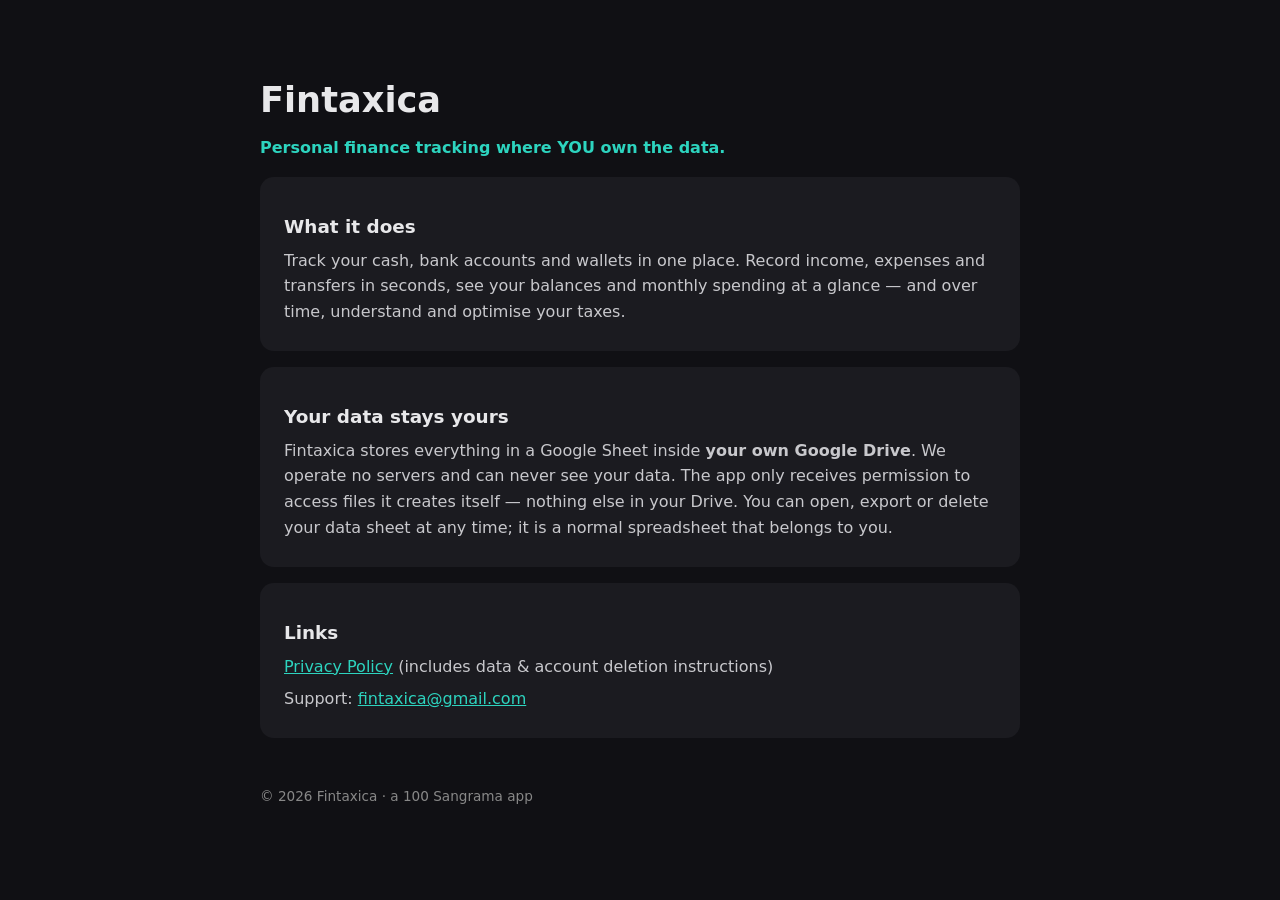
==== index.html @ 711ee178 "Add files via upload" ====
<!DOCTYPE html>
<html lang="en">
<head>
<meta charset="utf-8">
<meta name="viewport" content="width=device-width, initial-scale=1">
<title>Fintaxica — Your money, your sheet</title>
<style>
  :root { color-scheme: dark; }
  body { margin:0; font-family: system-ui, -apple-system, Segoe UI, Roboto, sans-serif;
         background:#101014; color:#e8e8ea; line-height:1.6; }
  .wrap { max-width: 760px; margin: 0 auto; padding: 48px 24px; }
  h1 { font-size: 2.2rem; margin-bottom: .2em; }
  .tag { color:#2dd4bf; font-weight:600; }
  .card { background:#1b1b20; border-radius:14px; padding:20px 24px; margin:16px 0; }
  a { color:#2dd4bf; }
  footer { margin-top:48px; font-size:.85rem; color:#888; }
  h2 { font-size:1.15rem; margin-bottom:.3em; }
  p { margin:.4em 0; color:#c8c8cc; }
</style>
</head>
<body>
<div class="wrap">
  <h1>Fintaxica</h1>
  <p class="tag">Personal finance tracking where YOU own the data.</p>

  <div class="card">
    <h2>What it does</h2>
    <p>Track your cash, bank accounts and wallets in one place. Record income,
    expenses and transfers in seconds, see your balances and monthly spending
    at a glance — and over time, understand and optimise your taxes.</p>
  </div>

  <div class="card">
    <h2>Your data stays yours</h2>
    <p>Fintaxica stores everything in a Google Sheet inside <strong>your own
    Google Drive</strong>. We operate no servers and can never see your data.
    The app only receives permission to access files it creates itself —
    nothing else in your Drive. You can open, export or delete your data
    sheet at any time; it is a normal spreadsheet that belongs to you.</p>
  </div>

  <div class="card">
    <h2>Links</h2>
    <p><a href="privacy.html">Privacy Policy</a> (includes data &amp; account
    deletion instructions)</p>
    <p>Support: <a href="mailto:fintaxica@gmail.com">fintaxica@gmail.com</a></p>
  </div>

  <footer>© 2026 Fintaxica · a 100 Sangrama app</footer>
</div>
</body>
</html>
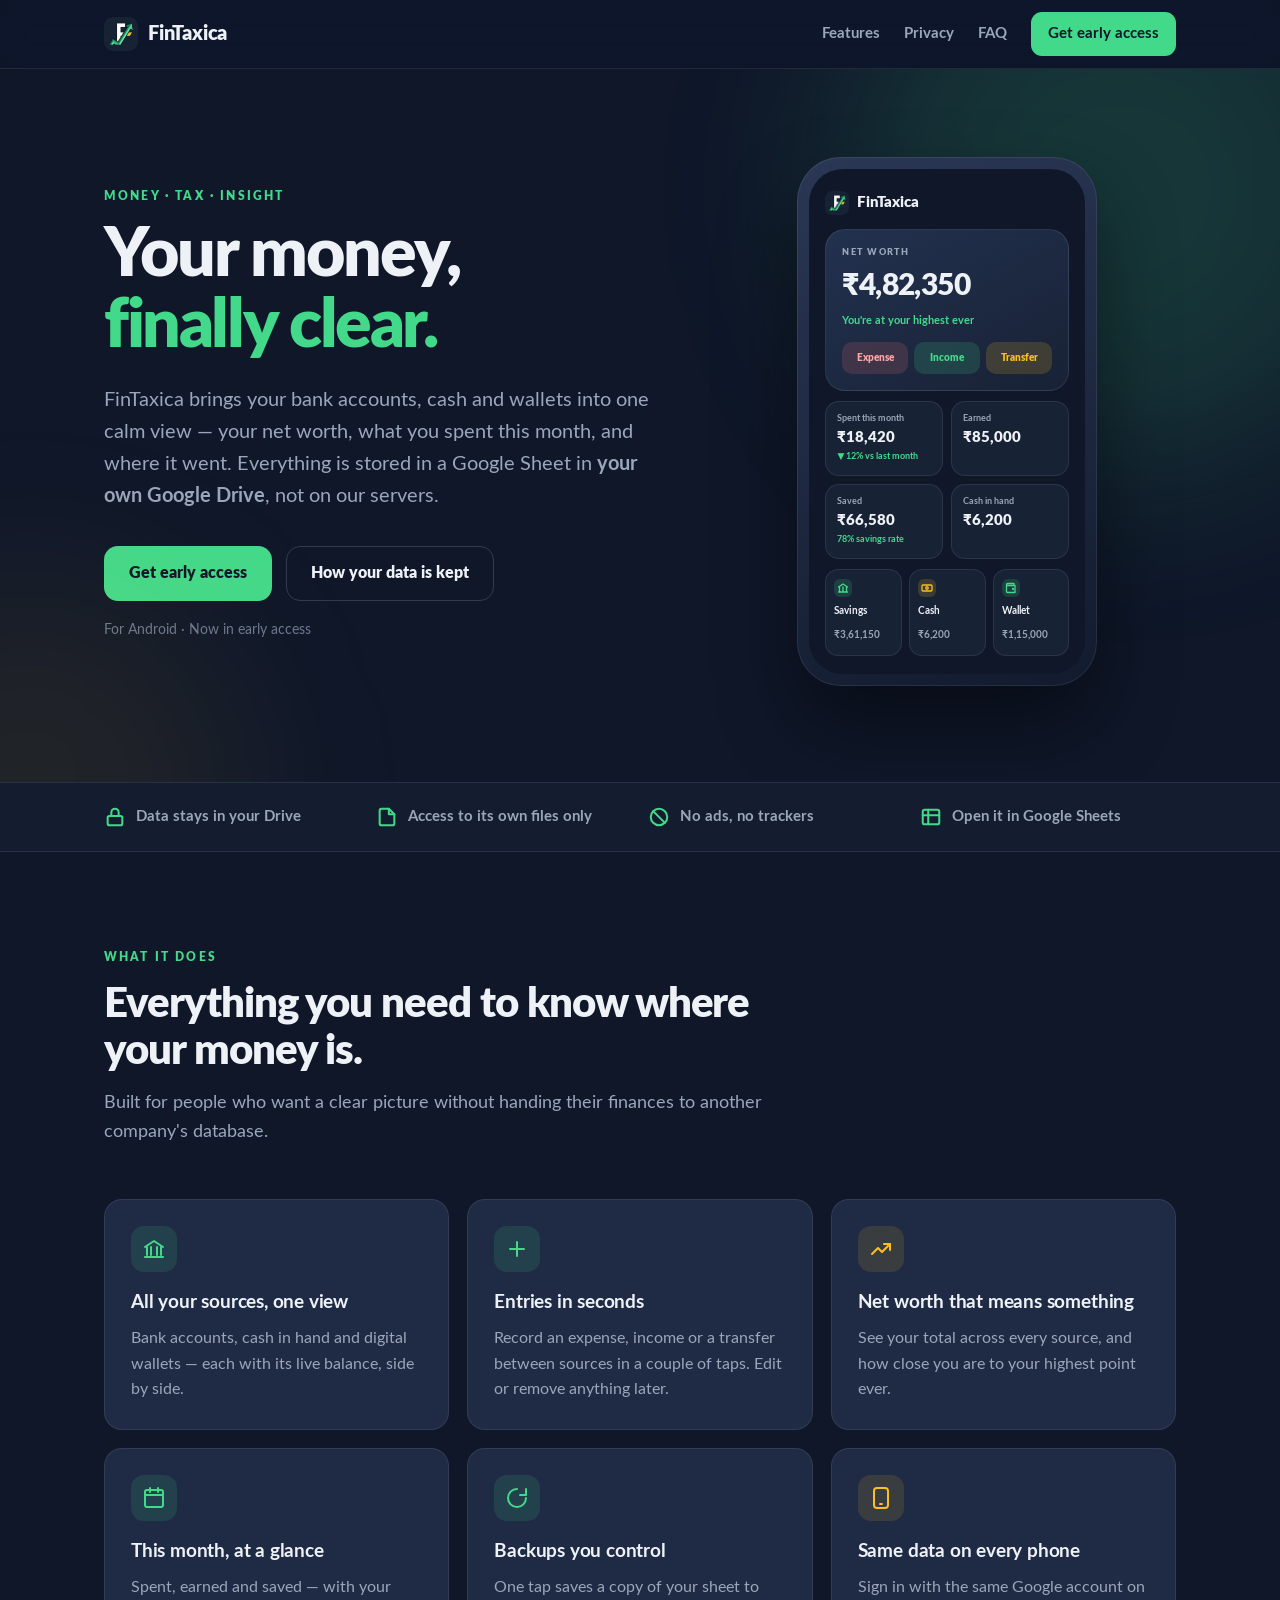
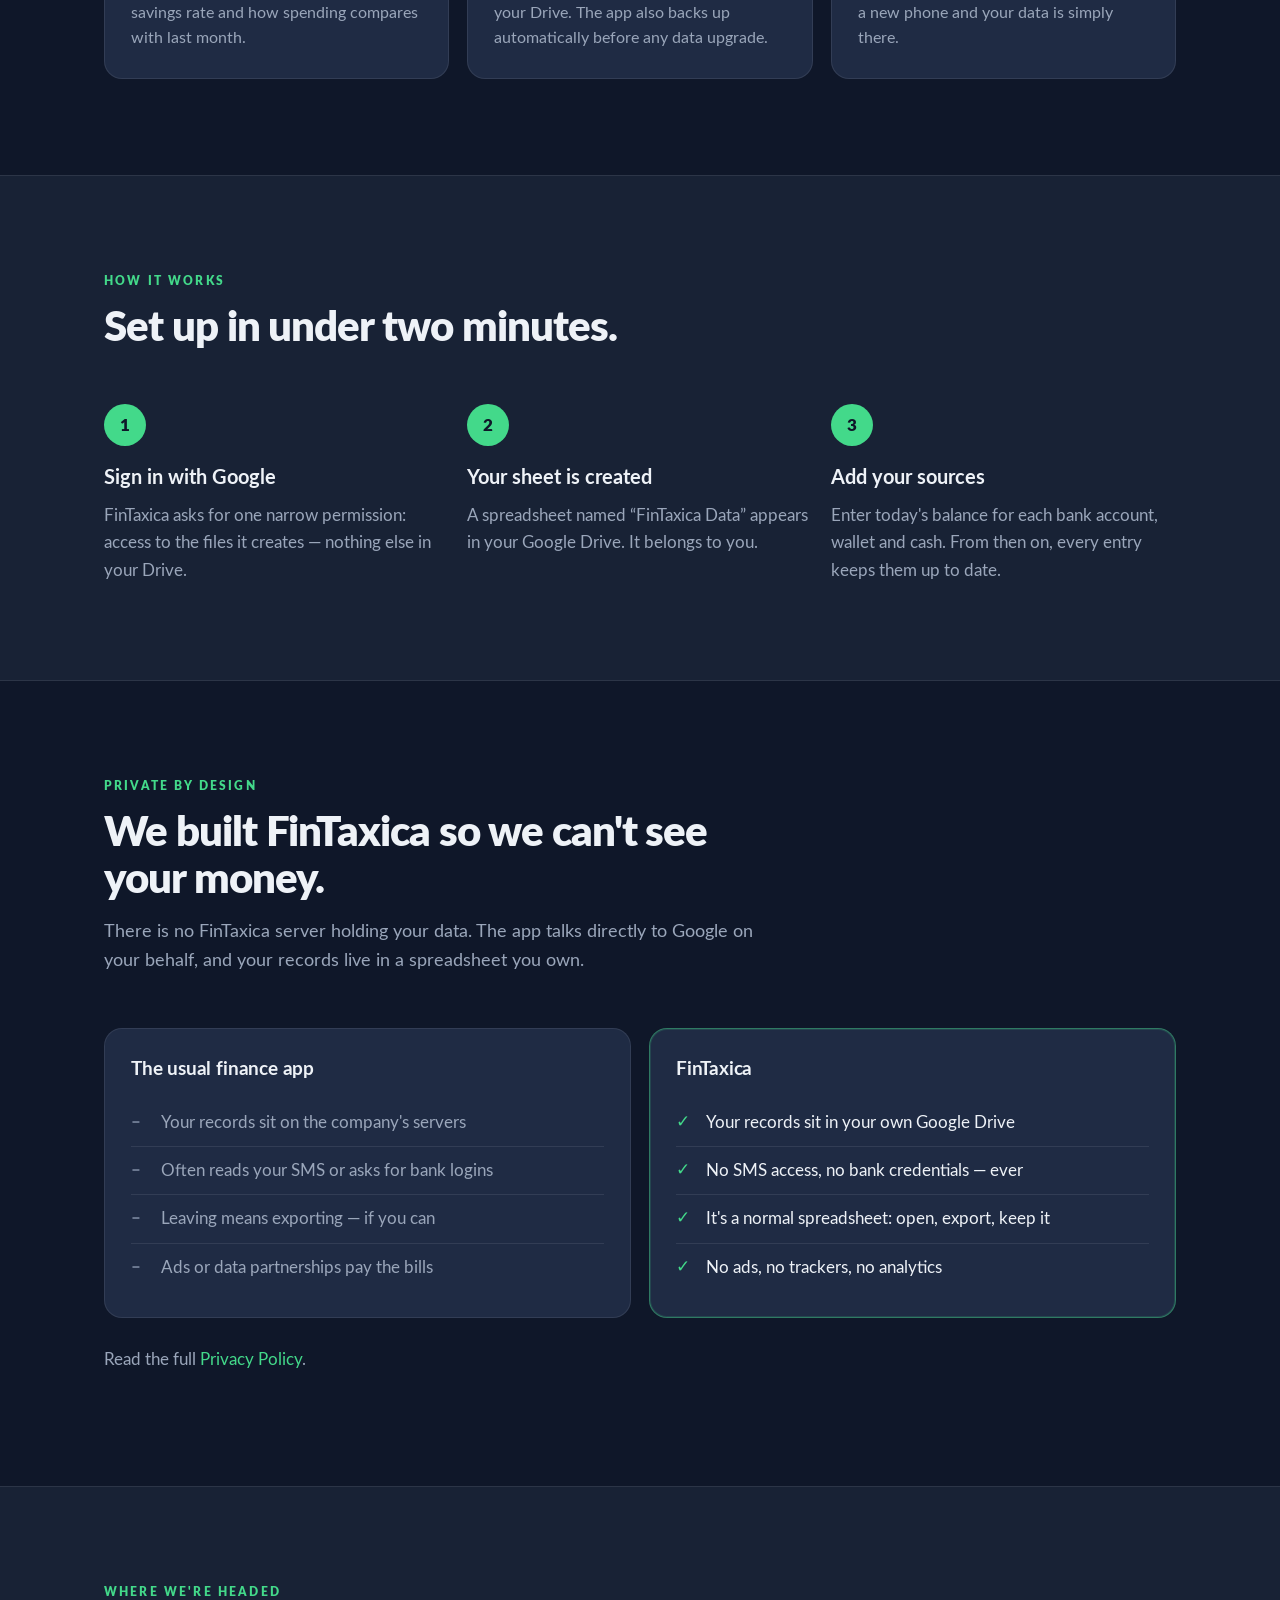
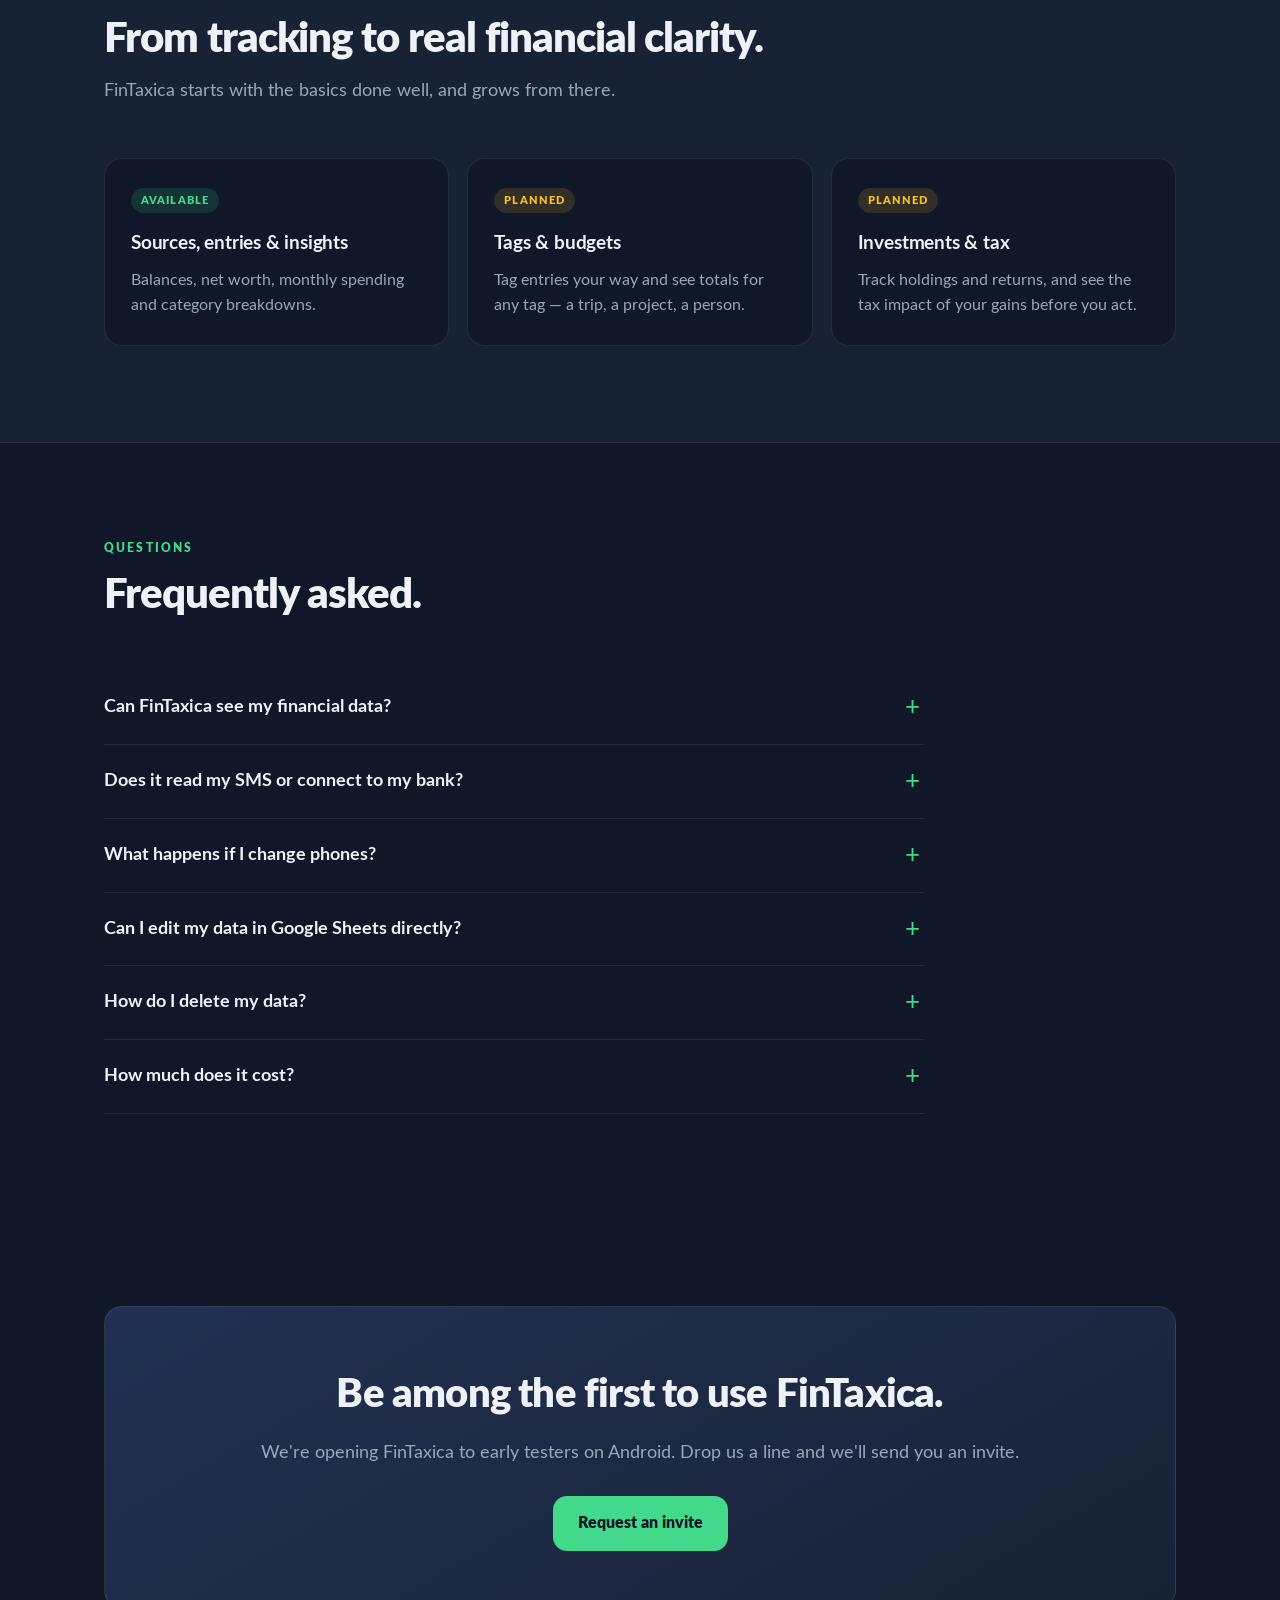
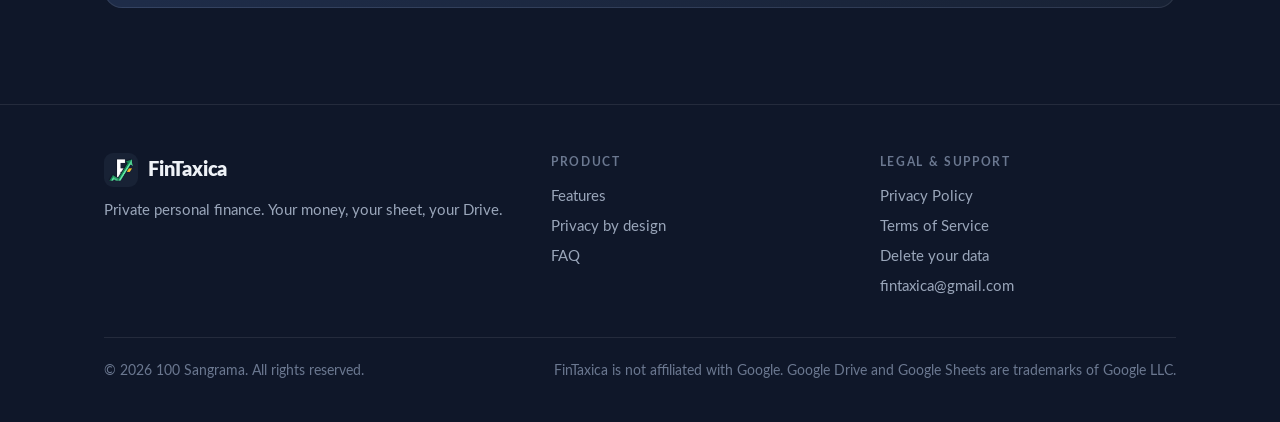
==== commit 8589a1ef: "New website, terms and data deletion page" ====
--- a/index.html
+++ b/index.html
@@ -3,50 +3,232 @@
 <head>
 <meta charset="utf-8">
 <meta name="viewport" content="width=device-width, initial-scale=1">
-<title>Fintaxica — Your money, your sheet</title>
-<style>
-  :root { color-scheme: dark; }
-  body { margin:0; font-family: system-ui, -apple-system, Segoe UI, Roboto, sans-serif;
-         background:#101014; color:#e8e8ea; line-height:1.6; }
-  .wrap { max-width: 760px; margin: 0 auto; padding: 48px 24px; }
-  h1 { font-size: 2.2rem; margin-bottom: .2em; }
-  .tag { color:#2dd4bf; font-weight:600; }
-  .card { background:#1b1b20; border-radius:14px; padding:20px 24px; margin:16px 0; }
-  a { color:#2dd4bf; }
-  footer { margin-top:48px; font-size:.85rem; color:#888; }
-  h2 { font-size:1.15rem; margin-bottom:.3em; }
-  p { margin:.4em 0; color:#c8c8cc; }
-</style>
+<title>FinTaxica — Your money, finally clear</title>
+<meta name="description" content="FinTaxica is a private personal-finance app for Android. Track bank accounts, cash and wallets in a Google Sheet that lives in your own Google Drive. No servers, no ads, no trackers.">
+<meta name="theme-color" content="#0F1729">
+<link rel="icon" type="image/png" href="assets/favicon.png">
+<link rel="apple-touch-icon" href="assets/apple-touch-icon.png">
+<meta property="og:title" content="FinTaxica — Your money, finally clear">
+<meta property="og:description" content="Private personal finance. Your data lives in your own Google Drive — never on our servers.">
+<meta property="og:image" content="https://fintaxica.github.io/assets/icon-512.png">
+<meta property="og:type" content="website">
+<link rel="stylesheet" href="assets/style.css">
 </head>
 <body>
-<div class="wrap">
-  <h1>Fintaxica</h1>
-  <p class="tag">Personal finance tracking where YOU own the data.</p>
-
-  <div class="card">
-    <h2>What it does</h2>
-    <p>Track your cash, bank accounts and wallets in one place. Record income,
-    expenses and transfers in seconds, see your balances and monthly spending
-    at a glance — and over time, understand and optimise your taxes.</p>
+
+<header class="site-header">
+  <div class="wrap">
+    <a class="brand" href="./"><img src="assets/icon-512.png" alt="">FinTaxica</a>
+    <nav class="nav" aria-label="Main">
+      <a href="#features">Features</a>
+      <a href="#privacy">Privacy</a>
+      <a href="#faq">FAQ</a>
+      <a class="btn btn-primary btn-sm" href="#early-access">Get early access</a>
+    </nav>
   </div>
-
-  <div class="card">
-    <h2>Your data stays yours</h2>
-    <p>Fintaxica stores everything in a Google Sheet inside <strong>your own
-    Google Drive</strong>. We operate no servers and can never see your data.
-    The app only receives permission to access files it creates itself —
-    nothing else in your Drive. You can open, export or delete your data
-    sheet at any time; it is a normal spreadsheet that belongs to you.</p>
+</header>
+
+<main>
+  <section class="hero">
+    <div class="wrap">
+      <div>
+        <p class="eyebrow">Money · Tax · Insight</p>
+        <h1>Your money,<br><span class="accent">finally clear.</span></h1>
+        <p class="lede">FinTaxica brings your bank accounts, cash and wallets into one calm view
+          — your net worth, what you spent this month, and where it went. Everything is stored
+          in a Google Sheet in <strong>your own Google Drive</strong>, not on our servers.</p>
+        <div class="cta">
+          <a class="btn btn-primary" href="#early-access">Get early access</a>
+          <a class="btn btn-ghost" href="#privacy">How your data is kept</a>
+        </div>
+        <p class="note">For Android · Now in early access</p>
+      </div>
+
+      <div class="phone" role="img" aria-label="FinTaxica home screen with sample figures">
+        <div class="screen">
+          <div class="top"><img src="assets/icon-512.png" alt="">FinTaxica</div>
+          <div class="hero-card">
+            <div class="lbl">NET WORTH</div>
+            <div class="big">₹4,82,350</div>
+            <div class="sub">You're at your highest ever</div>
+            <div class="acts"><span class="a-exp">Expense</span><span class="a-inc">Income</span><span class="a-trf">Transfer</span></div>
+          </div>
+          <div class="kpis">
+            <div class="kpi"><div class="k">Spent this month</div><div class="v">₹18,420</div><div class="d">▼ 12% vs last month</div></div>
+            <div class="kpi"><div class="k">Earned</div><div class="v">₹85,000</div></div>
+            <div class="kpi"><div class="k">Saved</div><div class="v">₹66,580</div><div class="d">78% savings rate</div></div>
+            <div class="kpi"><div class="k">Cash in hand</div><div class="v">₹6,200</div></div>
+          </div>
+          <div class="tiles">
+            <div class="tile"><i style="background:rgba(67,217,138,.16)"><svg width="12" height="12" viewBox="0 0 24 24" fill="none" stroke="#43D98A" stroke-width="2.6" stroke-linecap="round" stroke-linejoin="round"><path d="M3 10l9-6 9 6M5 10v8M12 10v8M19 10v8M3 20h18"/></svg></i><b>Savings</b><small>₹3,61,150</small></div>
+            <div class="tile"><i style="background:rgba(251,191,36,.16)"><svg width="12" height="12" viewBox="0 0 24 24" fill="none" stroke="#FBBF24" stroke-width="2.6" stroke-linecap="round" stroke-linejoin="round"><rect x="2" y="6" width="20" height="12" rx="2"/><circle cx="12" cy="12" r="2.5"/></svg></i><b>Cash</b><small>₹6,200</small></div>
+            <div class="tile"><i style="background:rgba(67,217,138,.16)"><svg width="12" height="12" viewBox="0 0 24 24" fill="none" stroke="#43D98A" stroke-width="2.6" stroke-linecap="round" stroke-linejoin="round"><path d="M20 7H5a2 2 0 0 1 0-4h13v4M3 5v14a2 2 0 0 0 2 2h15V7"/><circle cx="16" cy="14" r="1"/></svg></i><b>Wallet</b><small>₹1,15,000</small></div>
+          </div>
+        </div>
+      </div>
+    </div>
+  </section>
+
+  <div class="trust">
+    <div class="wrap">
+      <ul>
+        <li><svg width="22" height="22" viewBox="0 0 24 24" fill="none" stroke="currentColor" stroke-width="2.2" stroke-linecap="round" stroke-linejoin="round"><rect x="4" y="11" width="16" height="10" rx="2"/><path d="M8 11V7a4 4 0 0 1 8 0v4"/></svg>Data stays in your Drive</li>
+        <li><svg width="22" height="22" viewBox="0 0 24 24" fill="none" stroke="currentColor" stroke-width="2.2" stroke-linecap="round" stroke-linejoin="round"><path d="M14 3H6a2 2 0 0 0-2 2v14a2 2 0 0 0 2 2h12a2 2 0 0 0 2-2V9z"/><path d="M14 3v6h6"/></svg>Access to its own files only</li>
+        <li><svg width="22" height="22" viewBox="0 0 24 24" fill="none" stroke="currentColor" stroke-width="2.2" stroke-linecap="round" stroke-linejoin="round"><circle cx="12" cy="12" r="9"/><path d="M5.6 5.6l12.8 12.8"/></svg>No ads, no trackers</li>
+        <li><svg width="22" height="22" viewBox="0 0 24 24" fill="none" stroke="currentColor" stroke-width="2.2" stroke-linecap="round" stroke-linejoin="round"><rect x="3" y="4" width="18" height="16" rx="2"/><path d="M3 10h18M9 4v16"/></svg>Open it in Google Sheets</li>
+      </ul>
+    </div>
   </div>
 
-  <div class="card">
-    <h2>Links</h2>
-    <p><a href="privacy.html">Privacy Policy</a> (includes data &amp; account
-    deletion instructions)</p>
-    <p>Support: <a href="mailto:fintaxica@gmail.com">fintaxica@gmail.com</a></p>
+  <section id="features">
+    <div class="wrap">
+      <div class="section-head">
+        <p class="eyebrow">What it does</p>
+        <h2>Everything you need to know where your money is.</h2>
+        <p>Built for people who want a clear picture without handing their finances to another company's database.</p>
+      </div>
+      <div class="grid">
+        <div class="card">
+          <div class="ico"><svg width="24" height="24" viewBox="0 0 24 24" fill="none" stroke="currentColor" stroke-width="2" stroke-linecap="round" stroke-linejoin="round"><path d="M3 10l9-6 9 6"/><path d="M5 10v8M9 10v8M15 10v8M19 10v8M3 20h18"/></svg></div>
+          <h3>All your sources, one view</h3>
+          <p>Bank accounts, cash in hand and digital wallets — each with its live balance, side by side.</p>
+        </div>
+        <div class="card">
+          <div class="ico"><svg width="24" height="24" viewBox="0 0 24 24" fill="none" stroke="currentColor" stroke-width="2" stroke-linecap="round" stroke-linejoin="round"><path d="M12 5v14M5 12h14"/></svg></div>
+          <h3>Entries in seconds</h3>
+          <p>Record an expense, income or a transfer between sources in a couple of taps. Edit or remove anything later.</p>
+        </div>
+        <div class="card">
+          <div class="ico gold"><svg width="24" height="24" viewBox="0 0 24 24" fill="none" stroke="currentColor" stroke-width="2" stroke-linecap="round" stroke-linejoin="round"><path d="M3 17l6-6 4 4 8-8"/><path d="M15 7h6v6"/></svg></div>
+          <h3>Net worth that means something</h3>
+          <p>See your total across every source, and how close you are to your highest point ever.</p>
+        </div>
+        <div class="card">
+          <div class="ico"><svg width="24" height="24" viewBox="0 0 24 24" fill="none" stroke="currentColor" stroke-width="2" stroke-linecap="round" stroke-linejoin="round"><rect x="3" y="4" width="18" height="17" rx="2"/><path d="M3 9h18M8 2v4M16 2v4"/></svg></div>
+          <h3>This month, at a glance</h3>
+          <p>Spent, earned and saved — with your savings rate and how spending compares with last month.</p>
+        </div>
+        <div class="card">
+          <div class="ico"><svg width="24" height="24" viewBox="0 0 24 24" fill="none" stroke="currentColor" stroke-width="2" stroke-linecap="round" stroke-linejoin="round"><path d="M21 12a9 9 0 1 1-9-9"/><path d="M21 3v6h-6"/></svg></div>
+          <h3>Backups you control</h3>
+          <p>One tap saves a copy of your sheet to your Drive. The app also backs up automatically before any data upgrade.</p>
+        </div>
+        <div class="card">
+          <div class="ico gold"><svg width="24" height="24" viewBox="0 0 24 24" fill="none" stroke="currentColor" stroke-width="2" stroke-linecap="round" stroke-linejoin="round"><rect x="5" y="2" width="14" height="20" rx="3"/><path d="M11 18h2"/></svg></div>
+          <h3>Same data on every phone</h3>
+          <p>Sign in with the same Google account on a new phone and your data is simply there.</p>
+        </div>
+      </div>
+    </div>
+  </section>
+
+  <section class="section-alt">
+    <div class="wrap">
+      <div class="section-head">
+        <p class="eyebrow">How it works</p>
+        <h2>Set up in under two minutes.</h2>
+      </div>
+      <div class="steps">
+        <div class="step"><h3>Sign in with Google</h3><p>FinTaxica asks for one narrow permission: access to the files it creates — nothing else in your Drive.</p></div>
+        <div class="step"><h3>Your sheet is created</h3><p>A spreadsheet named “FinTaxica Data” appears in your Google Drive. It belongs to you.</p></div>
+        <div class="step"><h3>Add your sources</h3><p>Enter today's balance for each bank account, wallet and cash. From then on, every entry keeps them up to date.</p></div>
+      </div>
+    </div>
+  </section>
+
+  <section id="privacy">
+    <div class="wrap">
+      <div class="section-head">
+        <p class="eyebrow">Private by design</p>
+        <h2>We built FinTaxica so we can't see your money.</h2>
+        <p>There is no FinTaxica server holding your data. The app talks directly to Google on your behalf, and your records live in a spreadsheet you own.</p>
+      </div>
+      <div class="compare">
+        <div class="card them">
+          <h3>The usual finance app</h3>
+          <ul>
+            <li>Your records sit on the company's servers</li>
+            <li>Often reads your SMS or asks for bank logins</li>
+            <li>Leaving means exporting — if you can</li>
+            <li>Ads or data partnerships pay the bills</li>
+          </ul>
+        </div>
+        <div class="card us">
+          <h3>FinTaxica</h3>
+          <ul>
+            <li>Your records sit in your own Google Drive</li>
+            <li>No SMS access, no bank credentials — ever</li>
+            <li>It's a normal spreadsheet: open, export, keep it</li>
+            <li>No ads, no trackers, no analytics</li>
+          </ul>
+        </div>
+      </div>
+      <p style="margin-top:28px" class="muted">Read the full <a href="privacy.html">Privacy Policy</a>.</p>
+    </div>
+  </section>
+
+  <section class="section-alt roadmap">
+    <div class="wrap">
+      <div class="section-head">
+        <p class="eyebrow">Where we're headed</p>
+        <h2>From tracking to real financial clarity.</h2>
+        <p>FinTaxica starts with the basics done well, and grows from there.</p>
+      </div>
+      <div class="grid">
+        <div class="card"><span class="pill live">Available</span><h3>Sources, entries &amp; insights</h3><p>Balances, net worth, monthly spending and category breakdowns.</p></div>
+        <div class="card"><span class="pill">Planned</span><h3>Tags &amp; budgets</h3><p>Tag entries your way and see totals for any tag — a trip, a project, a person.</p></div>
+        <div class="card"><span class="pill">Planned</span><h3>Investments &amp; tax</h3><p>Track holdings and returns, and see the tax impact of your gains before you act.</p></div>
+      </div>
+    </div>
+  </section>
+
+  <section id="faq">
+    <div class="wrap">
+      <div class="section-head"><p class="eyebrow">Questions</p><h2>Frequently asked.</h2></div>
+      <div class="faq">
+        <details><summary>Can FinTaxica see my financial data?</summary>
+          <p>No. Your data is written to a spreadsheet in your own Google Drive and is never sent to a FinTaxica server — we don't operate one. The app can access only the files it created itself.</p></details>
+        <details><summary>Does it read my SMS or connect to my bank?</summary>
+          <p>No. FinTaxica never asks for SMS access or bank credentials. You record entries yourself, which keeps you in full control.</p></details>
+        <details><summary>What happens if I change phones?</summary>
+          <p>Install FinTaxica on the new phone and sign in with the same Google account. The app finds your existing sheet and everything is there.</p></details>
+        <details><summary>Can I edit my data in Google Sheets directly?</summary>
+          <p>Yes — it's a regular spreadsheet you can open, view and export at any time. If you edit it by hand, keep the column layout as it is so the app can keep reading it.</p></details>
+        <details><summary>How do I delete my data?</summary>
+          <p>In the app, go to <strong>More → Delete my data</strong>. Full steps, including how to do it without the app, are on the <a href="delete-data.html">data deletion page</a>.</p></details>
+        <details><summary>How much does it cost?</summary>
+          <p>FinTaxica is free during early access.</p></details>
+      </div>
+    </div>
+  </section>
+
+  <section class="cta-band" id="early-access">
+    <div class="wrap">
+      <div class="card">
+        <h2>Be among the first to use FinTaxica.</h2>
+        <p>We're opening FinTaxica to early testers on Android. Drop us a line and we'll send you an invite.</p>
+        <a class="btn btn-primary" href="mailto:fintaxica@gmail.com?subject=FinTaxica%20early%20access">Request an invite</a>
+      </div>
+    </div>
+  </section>
+</main>
+
+<footer class="site-footer">
+  <div class="wrap">
+    <div>
+      <a class="brand" href="./"><img src="assets/icon-512.png" alt="">FinTaxica</a>
+      <p class="muted" style="margin:12px 0 0;max-width:30em">Private personal finance. Your money, your sheet, your Drive.</p>
+    </div>
+    <div>
+      <h4>Product</h4>
+      <ul><li><a href="#features">Features</a></li><li><a href="#privacy">Privacy by design</a></li><li><a href="#faq">FAQ</a></li></ul>
+    </div>
+    <div>
+      <h4>Legal &amp; support</h4>
+      <ul><li><a href="privacy.html">Privacy Policy</a></li><li><a href="terms.html">Terms of Service</a></li><li><a href="delete-data.html">Delete your data</a></li><li><a href="mailto:fintaxica@gmail.com">fintaxica@gmail.com</a></li></ul>
+    </div>
+    <div class="legal"><span>© 2026 100 Sangrama. All rights reserved.</span><span>FinTaxica is not affiliated with Google. Google Drive and Google Sheets are trademarks of Google LLC.</span></div>
   </div>
-
-  <footer>© 2026 Fintaxica · a 100 Sangrama app</footer>
-</div>
+</footer>
 </body>
 </html>
--- a/assets/style.css
+++ b/assets/style.css
@@ -0,0 +1,266 @@
+/* FinTaxica — site styles. Palette mirrors the app (lib/theme.dart Brand). */
+@font-face { font-family: Lato; font-weight: 400; font-display: swap; src: url(fonts/Lato-Regular.woff) format('woff'); }
+@font-face { font-family: Lato; font-weight: 500; font-display: swap; src: url(fonts/Lato-Medium.woff) format('woff'); }
+@font-face { font-family: Lato; font-weight: 700; font-display: swap; src: url(fonts/Lato-Bold.woff) format('woff'); }
+@font-face { font-family: Lato; font-weight: 900; font-display: swap; src: url(fonts/Lato-Black.woff) format('woff'); }
+
+:root {
+  --navy-deep: #0F1729;
+  --navy: #182235;
+  --navy-raised: #1F2B44;
+  --line: rgba(238, 242, 247, .09);
+  --line-strong: rgba(238, 242, 247, .16);
+  --mint: #43D98A;
+  --emerald: #1F9D63;
+  --emerald-deep: #1B8A58;
+  --gold: #FBBF24;
+  --text: #EEF2F7;
+  --muted: #9AA6BA;
+  --faint: #6B7890;
+  --radius: 18px;
+  --wrap: 1120px;
+  color-scheme: dark;
+}
+
+* { box-sizing: border-box; }
+html { scroll-behavior: smooth; -webkit-text-size-adjust: 100%; }
+body {
+  margin: 0;
+  font-family: Lato, system-ui, -apple-system, 'Segoe UI', Roboto, sans-serif;
+  font-size: 17px;
+  line-height: 1.6;
+  color: var(--text);
+  background: var(--navy-deep);
+  -webkit-font-smoothing: antialiased;
+}
+img { max-width: 100%; display: block; }
+a { color: var(--mint); text-decoration: none; }
+a:hover { text-decoration: underline; text-underline-offset: 3px; }
+:focus-visible { outline: 2px solid var(--mint); outline-offset: 3px; border-radius: 6px; }
+
+.wrap { max-width: var(--wrap); margin: 0 auto; padding: 0 24px; }
+.eyebrow {
+  font-size: 12px; font-weight: 900; letter-spacing: .18em;
+  text-transform: uppercase; color: var(--mint); margin: 0 0 14px;
+}
+.muted { color: var(--muted); }
+
+/* ---------- header ---------- */
+.site-header {
+  position: sticky; top: 0; z-index: 20;
+  background: rgba(15, 23, 41, .78);
+  backdrop-filter: saturate(140%) blur(14px);
+  -webkit-backdrop-filter: saturate(140%) blur(14px);
+  border-bottom: 1px solid var(--line);
+}
+.site-header .wrap { display: flex; align-items: center; gap: 28px; height: 68px; }
+.brand { display: flex; align-items: center; gap: 10px; color: var(--text); font-weight: 900; font-size: 20px; letter-spacing: -.01em; }
+.brand:hover { text-decoration: none; }
+.brand img { width: 34px; height: 34px; border-radius: 9px; }
+.nav { display: flex; gap: 24px; margin-left: auto; align-items: center; }
+.nav a { color: var(--muted); font-weight: 700; font-size: 15px; }
+.nav a:hover, .nav a[aria-current] { color: var(--text); text-decoration: none; }
+
+/* ---------- buttons ---------- */
+.btn {
+  display: inline-flex; align-items: center; justify-content: center; gap: 10px;
+  padding: 14px 24px; border-radius: 14px; font-weight: 900; font-size: 16px;
+  border: 1px solid transparent; transition: transform .15s ease, background .15s ease, border-color .15s ease;
+}
+.btn:hover { text-decoration: none; transform: translateY(-1px); }
+.btn-primary { background: var(--mint); color: var(--navy-deep); }
+.btn-primary:hover { background: #5be39b; }
+.btn-ghost { color: var(--text); border-color: var(--line-strong); }
+.btn-ghost:hover { border-color: var(--mint); }
+.btn-sm { padding: 9px 16px; font-size: 14px; border-radius: 11px; }
+
+/* ---------- hero ---------- */
+.hero { position: relative; overflow: hidden; padding: 88px 0 96px; }
+.hero::before, .hero::after {
+  content: ''; position: absolute; border-radius: 50%; filter: blur(90px); pointer-events: none;
+}
+.hero::before { width: 560px; height: 560px; right: -120px; top: -160px; background: rgba(67, 217, 138, .16); }
+.hero::after { width: 420px; height: 420px; left: -180px; bottom: -220px; background: rgba(251, 191, 36, .08); }
+.hero .wrap { position: relative; display: grid; grid-template-columns: 1.1fr .9fr; gap: 56px; align-items: center; }
+.hero h1 { font-size: clamp(42px, 6vw, 68px); line-height: 1.04; letter-spacing: -.035em; font-weight: 900; margin: 0 0 22px; }
+.hero h1 .accent { color: var(--mint); }
+.hero .lede { font-size: 20px; color: var(--muted); max-width: 33em; margin: 0 0 34px; }
+.hero .cta { display: flex; flex-wrap: wrap; gap: 14px; }
+.hero .note { margin-top: 18px; font-size: 14px; color: var(--faint); }
+
+/* phone mock (illustrative sample data, no real user data) */
+.phone {
+  width: 300px; margin: 0 auto; padding: 12px; border-radius: 44px;
+  background: linear-gradient(160deg, #2a3755, #121b2e);
+  box-shadow: 0 40px 80px rgba(0, 0, 0, .45), inset 0 0 0 1px rgba(255, 255, 255, .08);
+}
+.screen { border-radius: 34px; background: var(--navy-deep); padding: 22px 16px 18px; overflow: hidden; }
+.screen .top { display: flex; align-items: center; gap: 8px; font-weight: 900; font-size: 15px; margin-bottom: 14px; }
+.screen .top img { width: 24px; height: 24px; border-radius: 7px; }
+.hero-card {
+  border-radius: 20px; padding: 16px; background: linear-gradient(150deg, #22314f, var(--navy));
+  border: 1px solid var(--line);
+}
+.hero-card .lbl { font-size: 9px; letter-spacing: .16em; font-weight: 900; color: var(--muted); }
+.hero-card .big { font-size: 30px; font-weight: 900; letter-spacing: -.02em; margin: 2px 0; }
+.hero-card .sub { font-size: 11px; color: var(--mint); font-weight: 700; }
+.hero-card .acts { display: grid; grid-template-columns: repeat(3, 1fr); gap: 6px; margin-top: 12px; }
+.hero-card .acts span { font-size: 10px; font-weight: 900; text-align: center; padding: 8px 0; border-radius: 10px; }
+.a-exp { background: rgba(248, 113, 113, .16); color: #fca5a5; }
+.a-inc { background: rgba(67, 217, 138, .16); color: var(--mint); }
+.a-trf { background: rgba(251, 191, 36, .16); color: var(--gold); }
+.kpis { display: grid; grid-template-columns: 1fr 1fr; gap: 8px; margin-top: 10px; }
+.kpi { background: var(--navy); border: 1px solid var(--line); border-radius: 14px; padding: 10px 11px; }
+.kpi .k { font-size: 9px; color: var(--muted); font-weight: 700; }
+.kpi .v { font-size: 15px; font-weight: 900; }
+.kpi .d { font-size: 9px; font-weight: 700; color: var(--mint); }
+.tiles { display: grid; grid-template-columns: repeat(3, 1fr); gap: 7px; margin-top: 10px; }
+.tile { border-radius: 13px; padding: 9px 8px; border: 1px solid var(--line); background: var(--navy); }
+.tile i { display: block; width: 18px; height: 18px; border-radius: 6px; margin-bottom: 6px; }
+.tile b { display: block; font-size: 10px; }
+.tile small { font-size: 10px; color: var(--muted); font-weight: 700; }
+
+/* ---------- sections ---------- */
+section { padding: 96px 0; }
+.section-alt { background: var(--navy); border-top: 1px solid var(--line); border-bottom: 1px solid var(--line); }
+.section-head { max-width: 680px; margin-bottom: 52px; }
+.section-head h2 { font-size: clamp(30px, 4vw, 42px); line-height: 1.12; letter-spacing: -.025em; font-weight: 900; margin: 0 0 14px; }
+.section-head p { font-size: 18px; color: var(--muted); margin: 0; }
+
+.trust { padding: 0; border-top: 1px solid var(--line); border-bottom: 1px solid var(--line); background: rgba(24, 34, 53, .6); }
+.trust ul { list-style: none; margin: 0; padding: 22px 0; display: grid; grid-template-columns: repeat(4, 1fr); gap: 16px; }
+.trust li { display: flex; align-items: center; gap: 10px; font-size: 15px; font-weight: 700; color: var(--muted); }
+.trust svg { flex: none; color: var(--mint); }
+
+.grid { display: grid; grid-template-columns: repeat(3, 1fr); gap: 18px; }
+.card {
+  background: var(--navy-raised); border: 1px solid var(--line); border-radius: var(--radius); padding: 26px;
+}
+.section-alt .card { background: var(--navy-deep); }
+.card h3 { font-size: 19px; margin: 16px 0 8px; letter-spacing: -.01em; }
+.card p { margin: 0; color: var(--muted); font-size: 16px; }
+.ico {
+  width: 46px; height: 46px; border-radius: 13px; display: grid; place-items: center;
+  background: rgba(67, 217, 138, .12); color: var(--mint);
+}
+.ico.gold { background: rgba(251, 191, 36, .12); color: var(--gold); }
+
+.steps { counter-reset: step; display: grid; grid-template-columns: repeat(3, 1fr); gap: 18px; }
+.step { position: relative; padding-top: 58px; }
+.step::before {
+  counter-increment: step; content: counter(step);
+  position: absolute; top: 0; left: 0; width: 42px; height: 42px; border-radius: 50%;
+  display: grid; place-items: center; font-weight: 900; color: var(--navy-deep); background: var(--mint);
+}
+.step h3 { margin: 0 0 8px; font-size: 20px; }
+.step p { margin: 0; color: var(--muted); }
+
+.compare { display: grid; grid-template-columns: 1fr 1fr; gap: 18px; }
+.compare .card h3 { margin-top: 0; }
+.compare ul { list-style: none; padding: 0; margin: 14px 0 0; }
+.compare li { padding: 10px 0 10px 30px; position: relative; color: var(--muted); border-top: 1px solid var(--line); }
+.compare li:first-child { border-top: 0; }
+.compare li::before { position: absolute; left: 0; top: 9px; font-weight: 900; }
+.compare .them li::before { content: '–'; color: var(--faint); }
+.compare .us { border-color: rgba(67, 217, 138, .45); box-shadow: 0 0 0 1px rgba(67, 217, 138, .15) inset; }
+.compare .us li { color: var(--text); }
+.compare .us li::before { content: '✓'; color: var(--mint); }
+
+.roadmap .card { position: relative; }
+.pill {
+  display: inline-block; font-size: 11px; font-weight: 900; letter-spacing: .1em; text-transform: uppercase;
+  padding: 4px 10px; border-radius: 999px; background: rgba(251, 191, 36, .14); color: var(--gold);
+}
+.pill.live { background: rgba(67, 217, 138, .14); color: var(--mint); }
+
+.faq { max-width: 820px; }
+.faq details { border-bottom: 1px solid var(--line); padding: 4px 0; }
+.faq summary {
+  cursor: pointer; list-style: none; padding: 18px 40px 18px 0; position: relative;
+  font-weight: 700; font-size: 18px;
+}
+.faq summary::-webkit-details-marker { display: none; }
+.faq summary::after {
+  content: '+'; position: absolute; right: 4px; top: 12px; font-size: 26px; font-weight: 400; color: var(--mint);
+  transition: transform .2s ease;
+}
+.faq details[open] summary::after { transform: rotate(45deg); }
+.faq details p { margin: 0 0 18px; color: var(--muted); }
+
+.cta-band { text-align: center; }
+.cta-band .card { padding: 56px 28px; background: linear-gradient(150deg, #213152, var(--navy)); }
+.cta-band h2 { font-size: clamp(28px, 4vw, 40px); letter-spacing: -.02em; margin: 0 0 12px; font-weight: 900; }
+.cta-band p { color: var(--muted); margin: 0 0 28px; font-size: 18px; }
+
+/* ---------- footer ---------- */
+.site-footer { border-top: 1px solid var(--line); padding: 48px 0 40px; font-size: 15px; }
+.site-footer .wrap { display: grid; grid-template-columns: 1.4fr 1fr 1fr; gap: 32px; }
+.site-footer h4 { font-size: 12px; letter-spacing: .14em; text-transform: uppercase; color: var(--faint); margin: 0 0 12px; }
+.site-footer ul { list-style: none; padding: 0; margin: 0; }
+.site-footer li { margin: 6px 0; }
+.site-footer li a { color: var(--muted); }
+.site-footer li a:hover { color: var(--text); }
+.site-footer .legal { grid-column: 1 / -1; border-top: 1px solid var(--line); padding-top: 22px; color: var(--faint); font-size: 14px; display: flex; flex-wrap: wrap; justify-content: space-between; gap: 10px; }
+
+/* ---------- legal / document pages ---------- */
+.doc-hero { padding: 72px 0 36px; border-bottom: 1px solid var(--line); background: var(--navy); }
+.doc-hero h1 { font-size: clamp(34px, 5vw, 50px); letter-spacing: -.03em; line-height: 1.08; margin: 0 0 12px; font-weight: 900; }
+.doc-hero p { margin: 0; color: var(--muted); }
+.doc { display: grid; grid-template-columns: 230px 1fr; gap: 56px; padding: 56px 24px 96px; }
+.toc { position: sticky; top: 96px; align-self: start; font-size: 14px; }
+.toc h4 { font-size: 12px; letter-spacing: .14em; text-transform: uppercase; color: var(--faint); margin: 0 0 10px; }
+.toc ol { list-style: none; padding: 0; margin: 0; border-left: 1px solid var(--line); }
+.toc a { display: block; padding: 5px 0 5px 14px; color: var(--muted); margin-left: -1px; border-left: 2px solid transparent; }
+.toc a:hover { color: var(--text); text-decoration: none; border-left-color: var(--mint); }
+.prose { max-width: 740px; }
+.prose h2 { font-size: 24px; letter-spacing: -.015em; margin: 52px 0 12px; scroll-margin-top: 92px; }
+.prose h2:first-child { margin-top: 0; }
+.prose h3 { font-size: 18px; margin: 28px 0 8px; }
+.prose p, .prose li { color: #C9D2DF; }
+.prose ul, .prose ol { padding-left: 22px; }
+.prose li { margin: 6px 0; }
+.prose strong { color: var(--text); }
+.prose code { font-size: .9em; background: var(--navy-raised); padding: 2px 6px; border-radius: 6px; color: var(--text); }
+.summary {
+  background: var(--navy-raised); border: 1px solid rgba(67, 217, 138, .35); border-radius: var(--radius);
+  padding: 24px 26px; margin-bottom: 8px;
+}
+.summary h2 { margin: 0 0 10px !important; font-size: 18px; color: var(--mint); }
+.summary ul { margin: 0; }
+.table { width: 100%; border-collapse: collapse; margin: 14px 0; font-size: 15px; }
+.table th, .table td { text-align: left; padding: 12px 14px; border-bottom: 1px solid var(--line); vertical-align: top; }
+.table th { color: var(--faint); font-size: 12px; letter-spacing: .1em; text-transform: uppercase; }
+.table td { color: #C9D2DF; }
+.callout { border-left: 3px solid var(--gold); background: rgba(251, 191, 36, .07); padding: 14px 18px; border-radius: 0 12px 12px 0; margin: 18px 0; }
+.callout p { margin: 0; }
+.steps-list { counter-reset: s; list-style: none; padding: 0 !important; }
+.steps-list li { counter-increment: s; position: relative; padding-left: 44px; margin: 14px 0; }
+.steps-list li::before {
+  content: counter(s); position: absolute; left: 0; top: 0; width: 28px; height: 28px; border-radius: 50%;
+  background: var(--mint); color: var(--navy-deep); font-weight: 900; font-size: 14px; display: grid; place-items: center;
+}
+
+/* ---------- responsive ---------- */
+@media (max-width: 960px) {
+  .hero .wrap { grid-template-columns: 1fr; }
+  .hero { padding-top: 56px; }
+  .grid, .steps { grid-template-columns: 1fr 1fr; }
+  .trust ul { grid-template-columns: 1fr 1fr; }
+  .doc { grid-template-columns: 1fr; gap: 24px; }
+  .toc { position: static; }
+}
+@media (max-width: 640px) {
+  body { font-size: 16px; }
+  section { padding: 68px 0; }
+  .nav a:not(.btn) { display: none; }
+  .grid, .steps, .compare, .trust ul { grid-template-columns: 1fr; }
+  .site-footer .wrap { grid-template-columns: 1fr; }
+  .hero .lede { font-size: 18px; }
+  .phone { width: 272px; }
+}
+@media (prefers-reduced-motion: reduce) { * { transition: none !important; scroll-behavior: auto !important; } }
+
+/* specificity fixes */
+.nav a.btn-primary, .nav a.btn-primary:hover { color: var(--navy-deep); }
+.section-head p.eyebrow, .doc-hero p.eyebrow { color: var(--mint); font-size: 12px; margin-bottom: 14px; }
+.tile i { display: grid; place-items: center; }
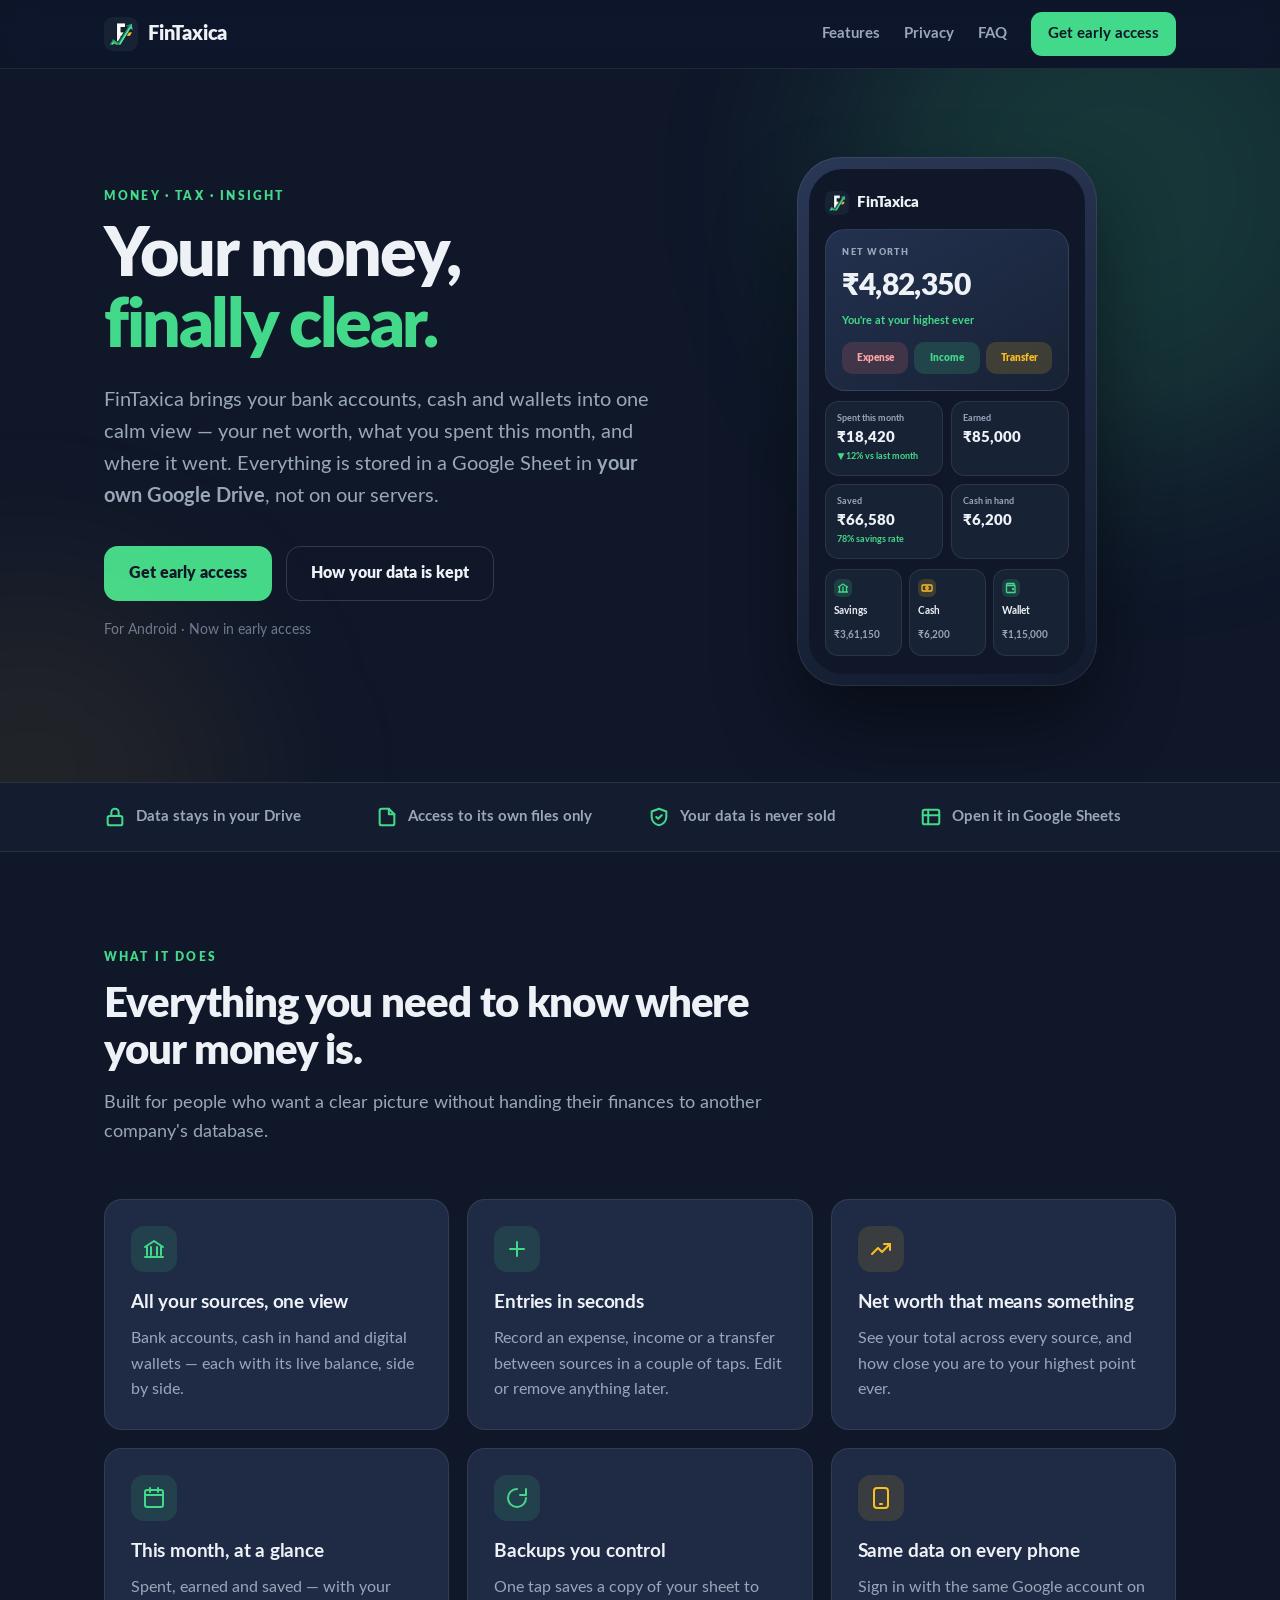
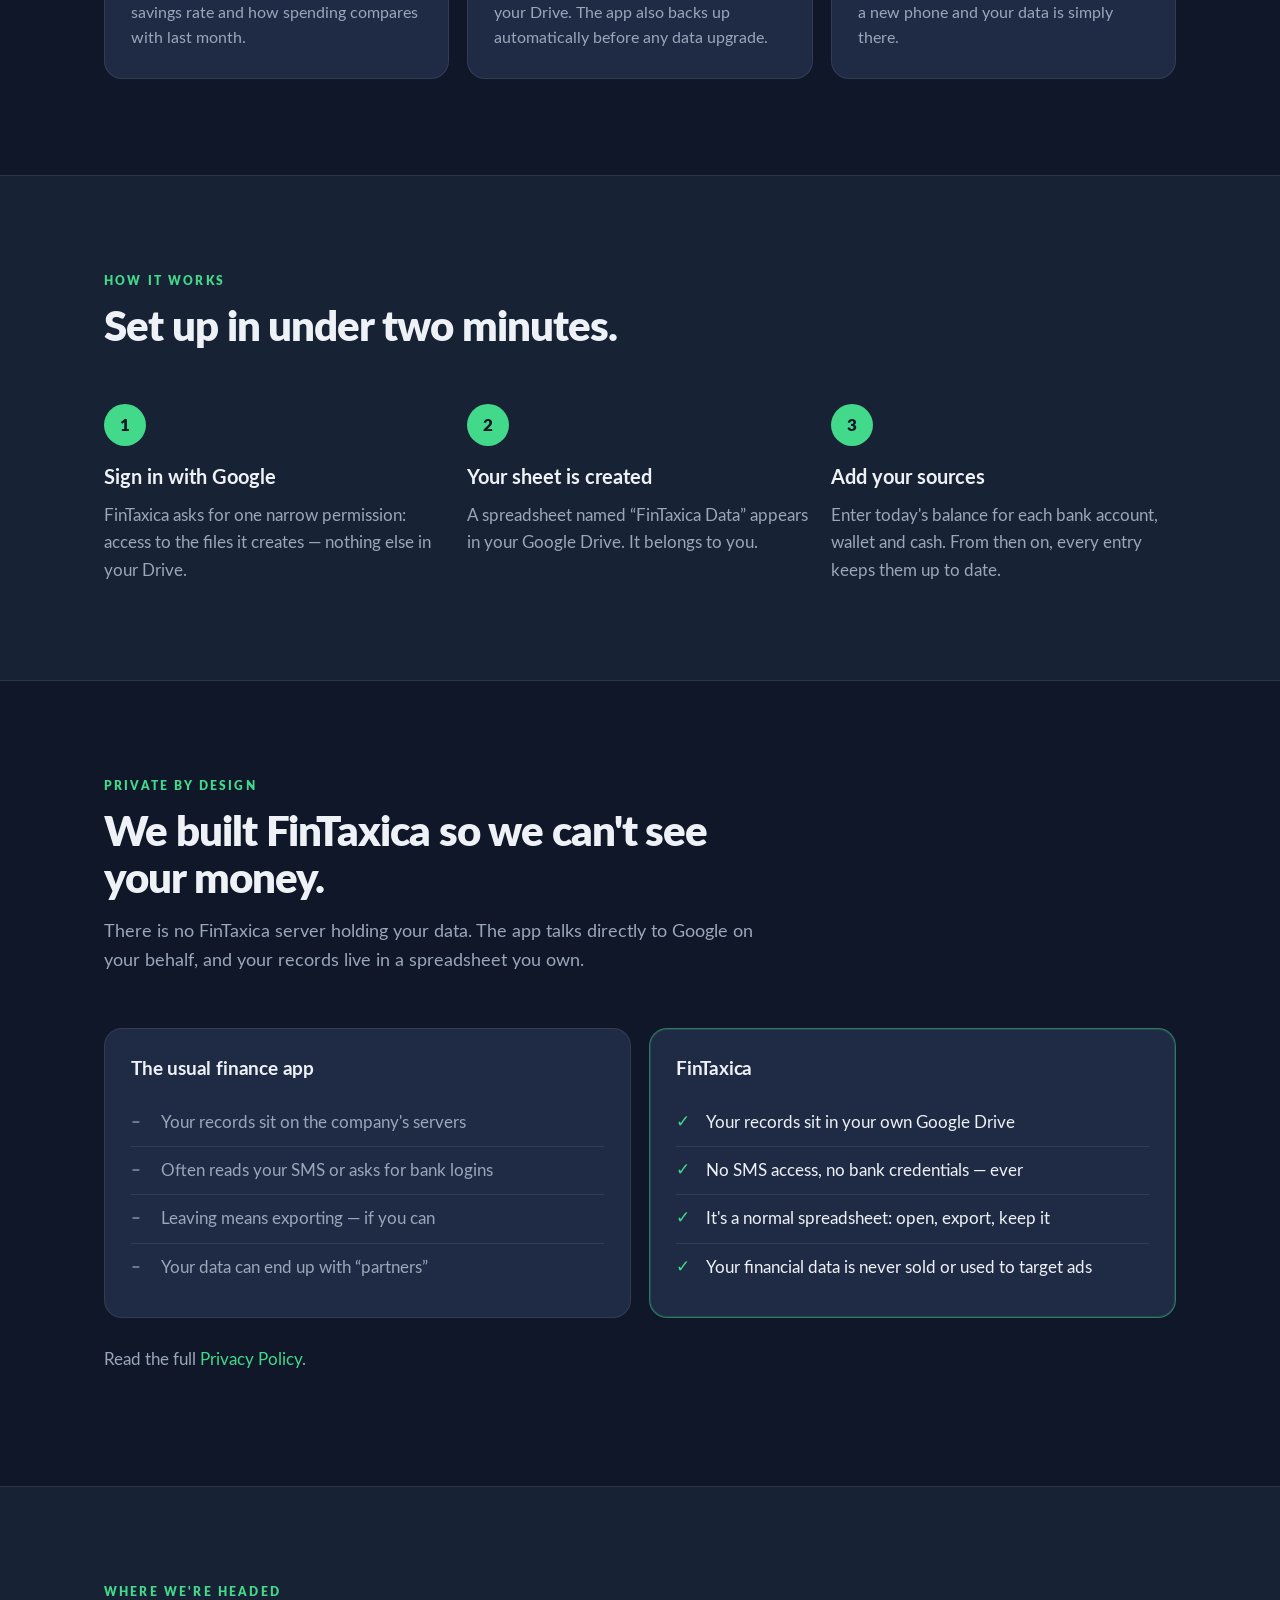
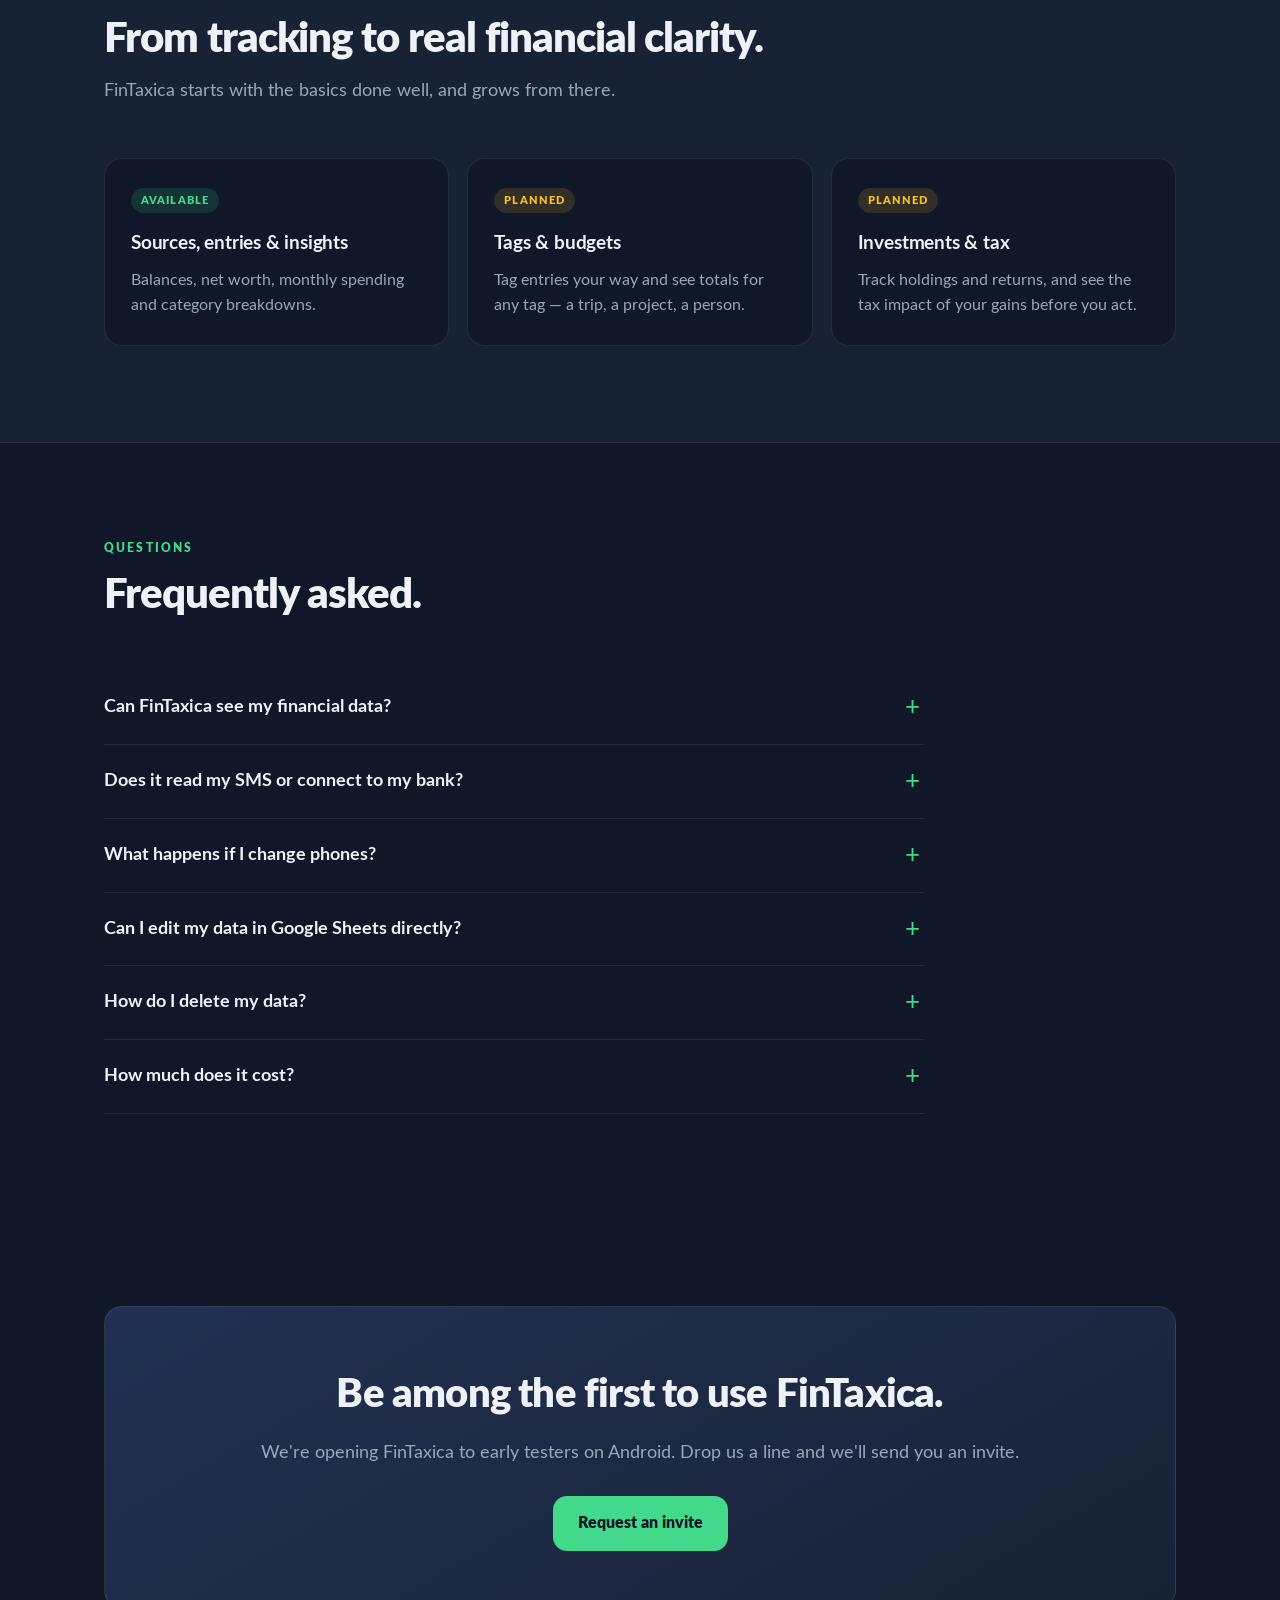
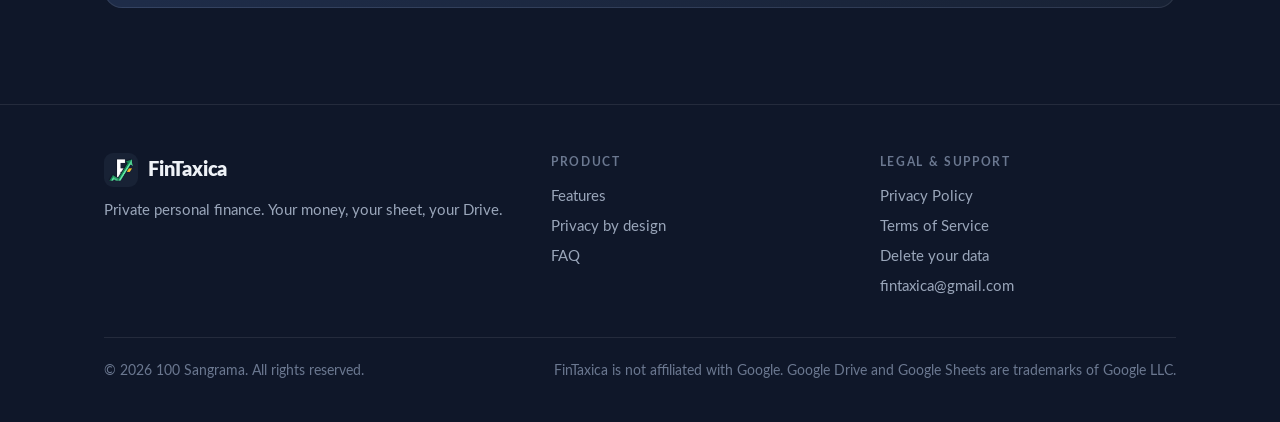
==== commit 46909568: ""Updated some claims"" ====
--- a/index.html
+++ b/index.html
@@ -4,7 +4,7 @@
 <meta charset="utf-8">
 <meta name="viewport" content="width=device-width, initial-scale=1">
 <title>FinTaxica — Your money, finally clear</title>
-<meta name="description" content="FinTaxica is a private personal-finance app for Android. Track bank accounts, cash and wallets in a Google Sheet that lives in your own Google Drive. No servers, no ads, no trackers.">
+<meta name="description" content="FinTaxica is a private personal-finance app for Android. Track bank accounts, cash and wallets in a Google Sheet that lives in your own Google Drive. No servers, and your financial data is never sold.">
 <meta name="theme-color" content="#0F1729">
 <link rel="icon" type="image/png" href="assets/favicon.png">
 <link rel="apple-touch-icon" href="assets/apple-touch-icon.png">
@@ -74,7 +74,7 @@
       <ul>
         <li><svg width="22" height="22" viewBox="0 0 24 24" fill="none" stroke="currentColor" stroke-width="2.2" stroke-linecap="round" stroke-linejoin="round"><rect x="4" y="11" width="16" height="10" rx="2"/><path d="M8 11V7a4 4 0 0 1 8 0v4"/></svg>Data stays in your Drive</li>
         <li><svg width="22" height="22" viewBox="0 0 24 24" fill="none" stroke="currentColor" stroke-width="2.2" stroke-linecap="round" stroke-linejoin="round"><path d="M14 3H6a2 2 0 0 0-2 2v14a2 2 0 0 0 2 2h12a2 2 0 0 0 2-2V9z"/><path d="M14 3v6h6"/></svg>Access to its own files only</li>
-        <li><svg width="22" height="22" viewBox="0 0 24 24" fill="none" stroke="currentColor" stroke-width="2.2" stroke-linecap="round" stroke-linejoin="round"><circle cx="12" cy="12" r="9"/><path d="M5.6 5.6l12.8 12.8"/></svg>No ads, no trackers</li>
+        <li><svg width="22" height="22" viewBox="0 0 24 24" fill="none" stroke="currentColor" stroke-width="2.2" stroke-linecap="round" stroke-linejoin="round"><path d="M12 3l8 3v6c0 4.5-3.4 8.3-8 9-4.6-.7-8-4.5-8-9V6z"/><path d="M9 12l2 2 4-4"/></svg>Your data is never sold</li>
         <li><svg width="22" height="22" viewBox="0 0 24 24" fill="none" stroke="currentColor" stroke-width="2.2" stroke-linecap="round" stroke-linejoin="round"><rect x="3" y="4" width="18" height="16" rx="2"/><path d="M3 10h18M9 4v16"/></svg>Open it in Google Sheets</li>
       </ul>
     </div>
@@ -150,7 +150,7 @@
             <li>Your records sit on the company's servers</li>
             <li>Often reads your SMS or asks for bank logins</li>
             <li>Leaving means exporting — if you can</li>
-            <li>Ads or data partnerships pay the bills</li>
+            <li>Your data can end up with “partners”</li>
           </ul>
         </div>
         <div class="card us">
@@ -159,7 +159,7 @@
             <li>Your records sit in your own Google Drive</li>
             <li>No SMS access, no bank credentials — ever</li>
             <li>It's a normal spreadsheet: open, export, keep it</li>
-            <li>No ads, no trackers, no analytics</li>
+            <li>Your financial data is never sold or used to target ads</li>
           </ul>
         </div>
       </div>
@@ -197,7 +197,7 @@
         <details><summary>How do I delete my data?</summary>
           <p>In the app, go to <strong>More → Delete my data</strong>. Full steps, including how to do it without the app, are on the <a href="delete-data.html">data deletion page</a>.</p></details>
         <details><summary>How much does it cost?</summary>
-          <p>FinTaxica is free during early access.</p></details>
+          <p>FinTaxica is completely free right now, with every feature included. As it grows, we may introduce light, non-intrusive ads and a low-cost ad-free plan. Whatever we add, your financial data stays in your Drive and is never sold or used to target ads.</p></details>
       </div>
     </div>
   </section>
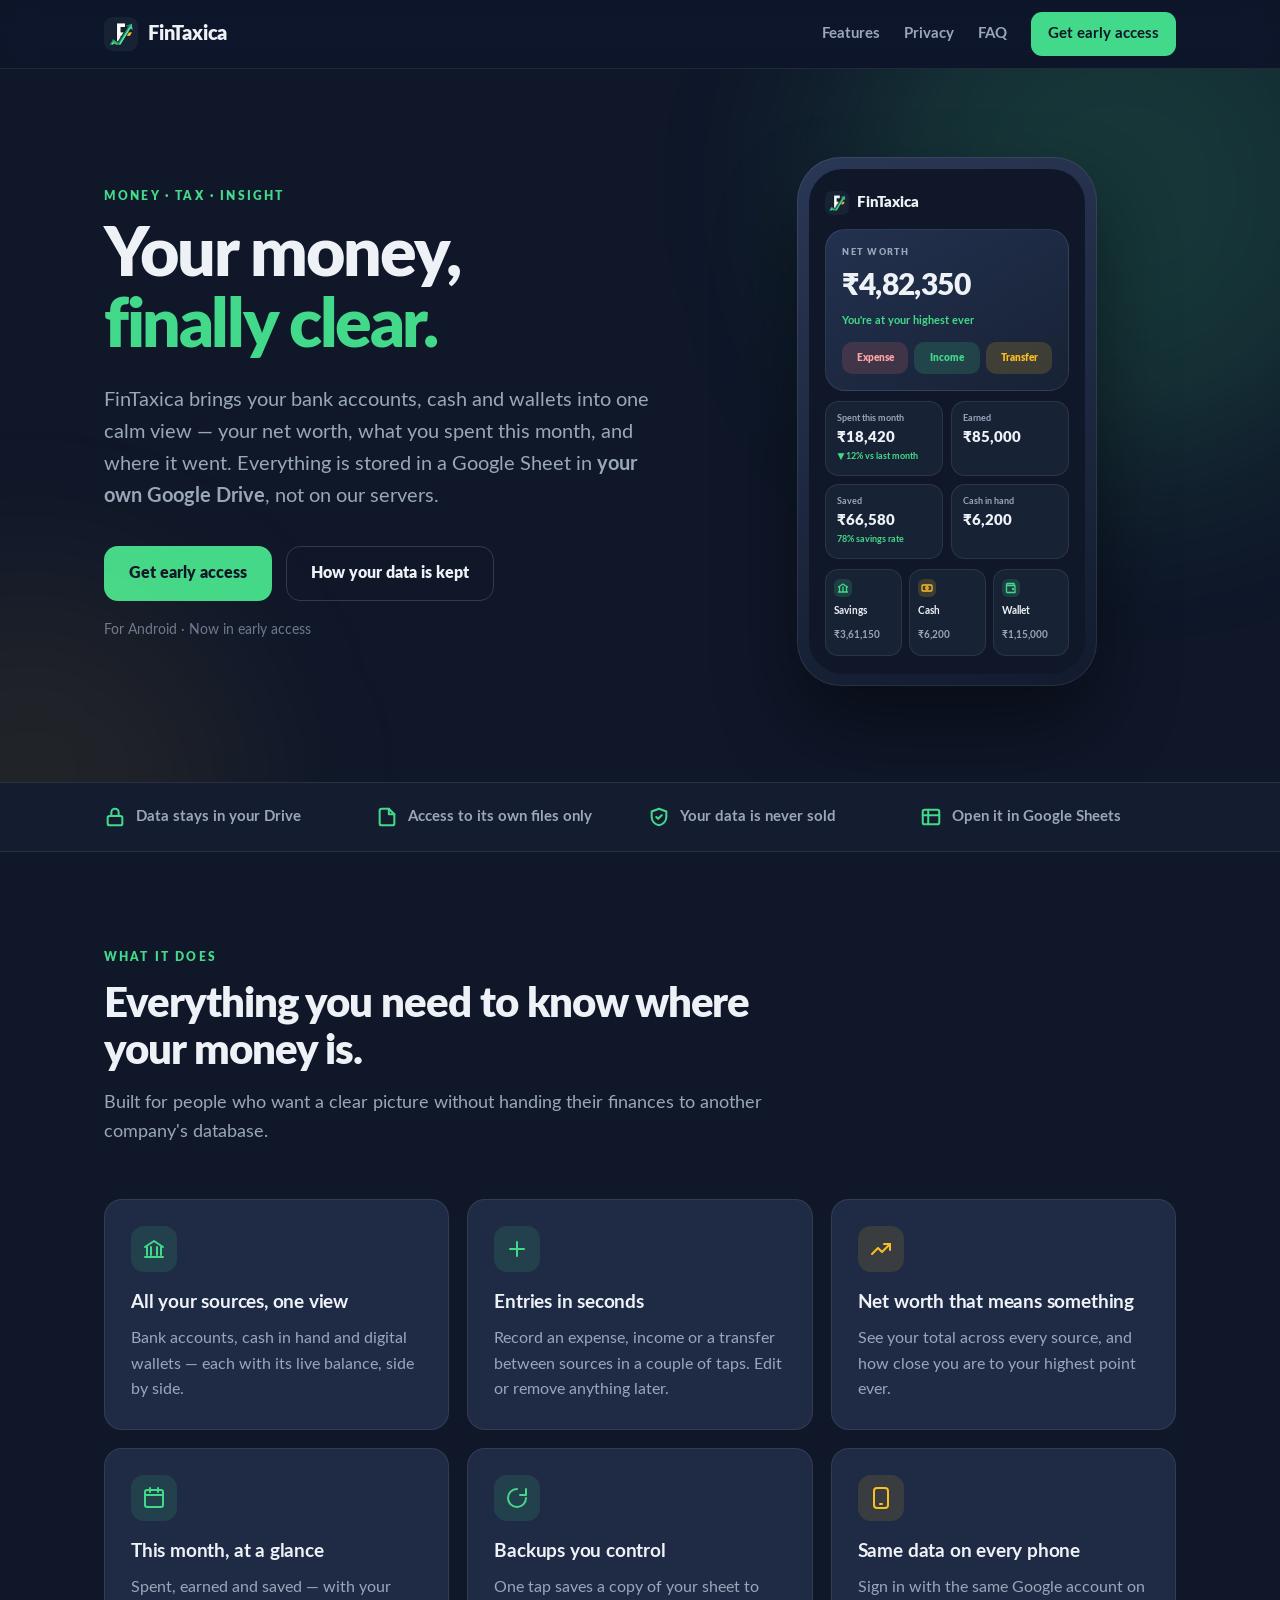
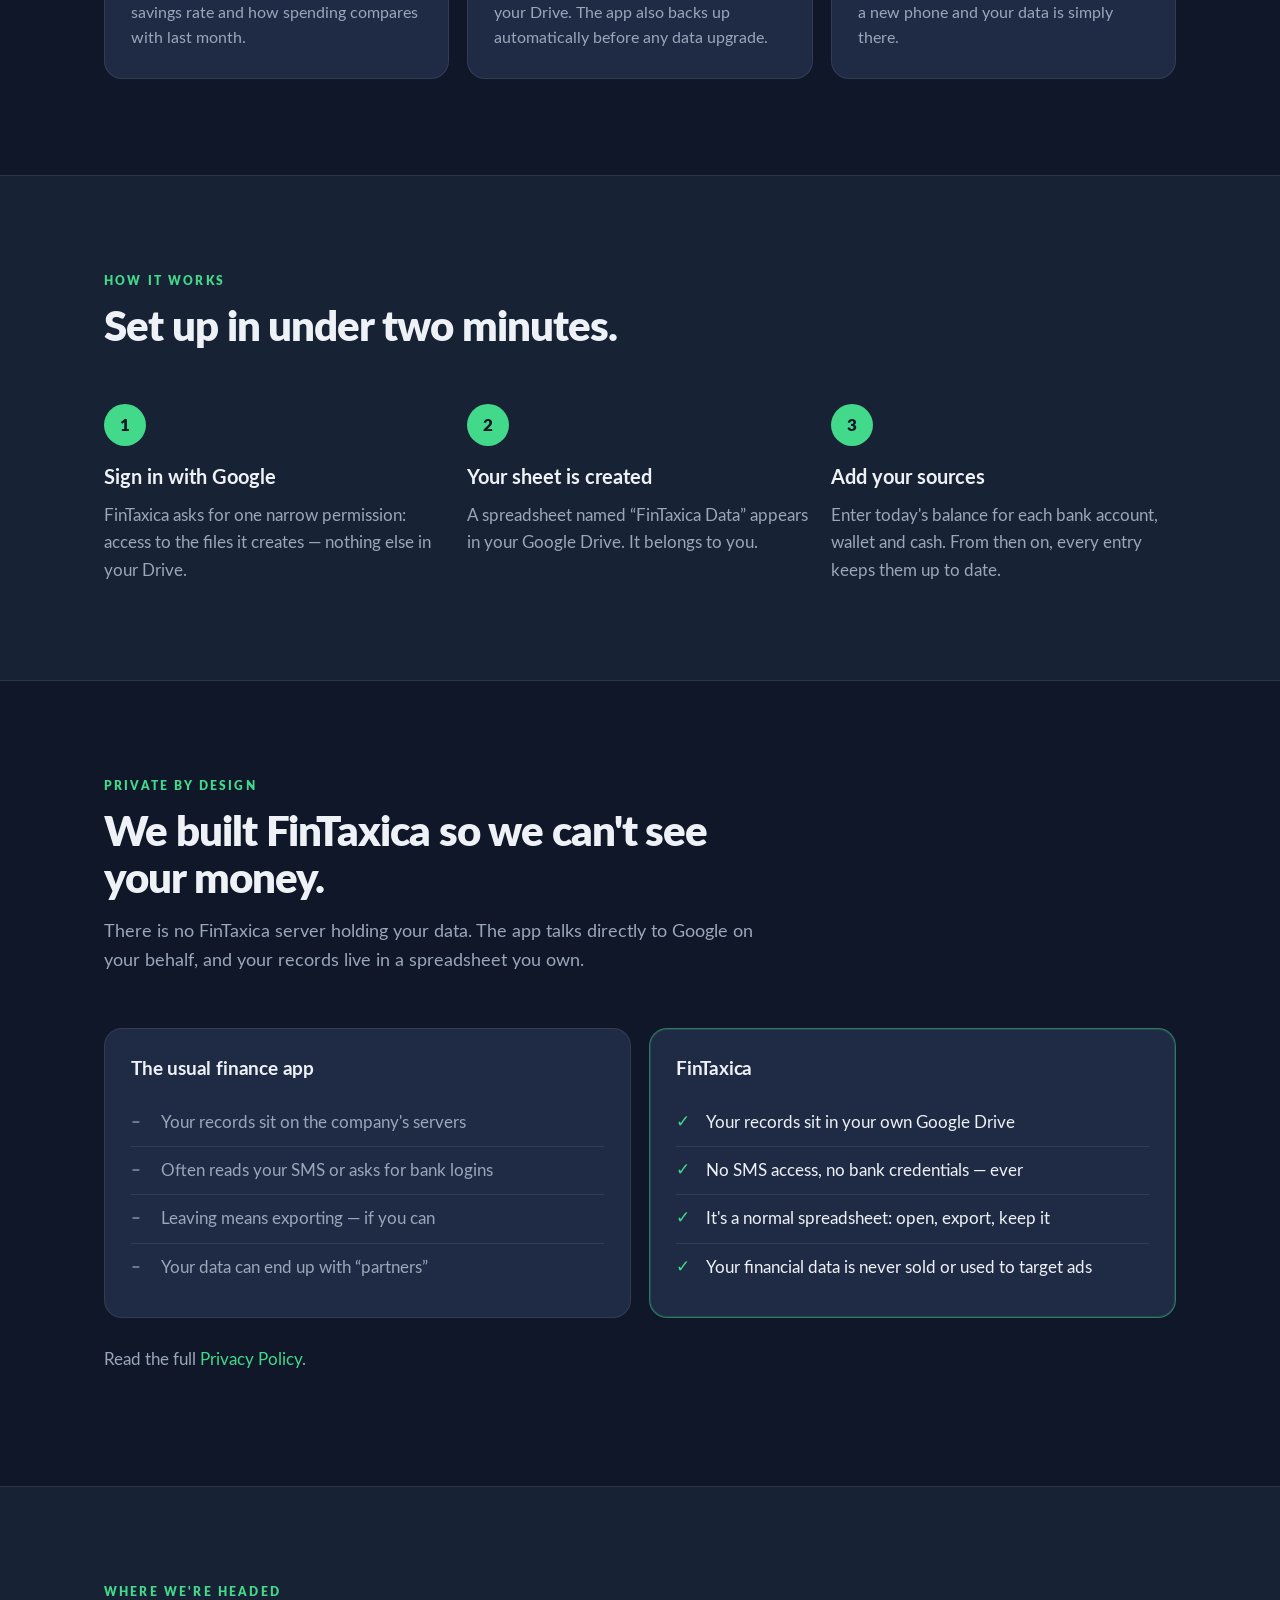
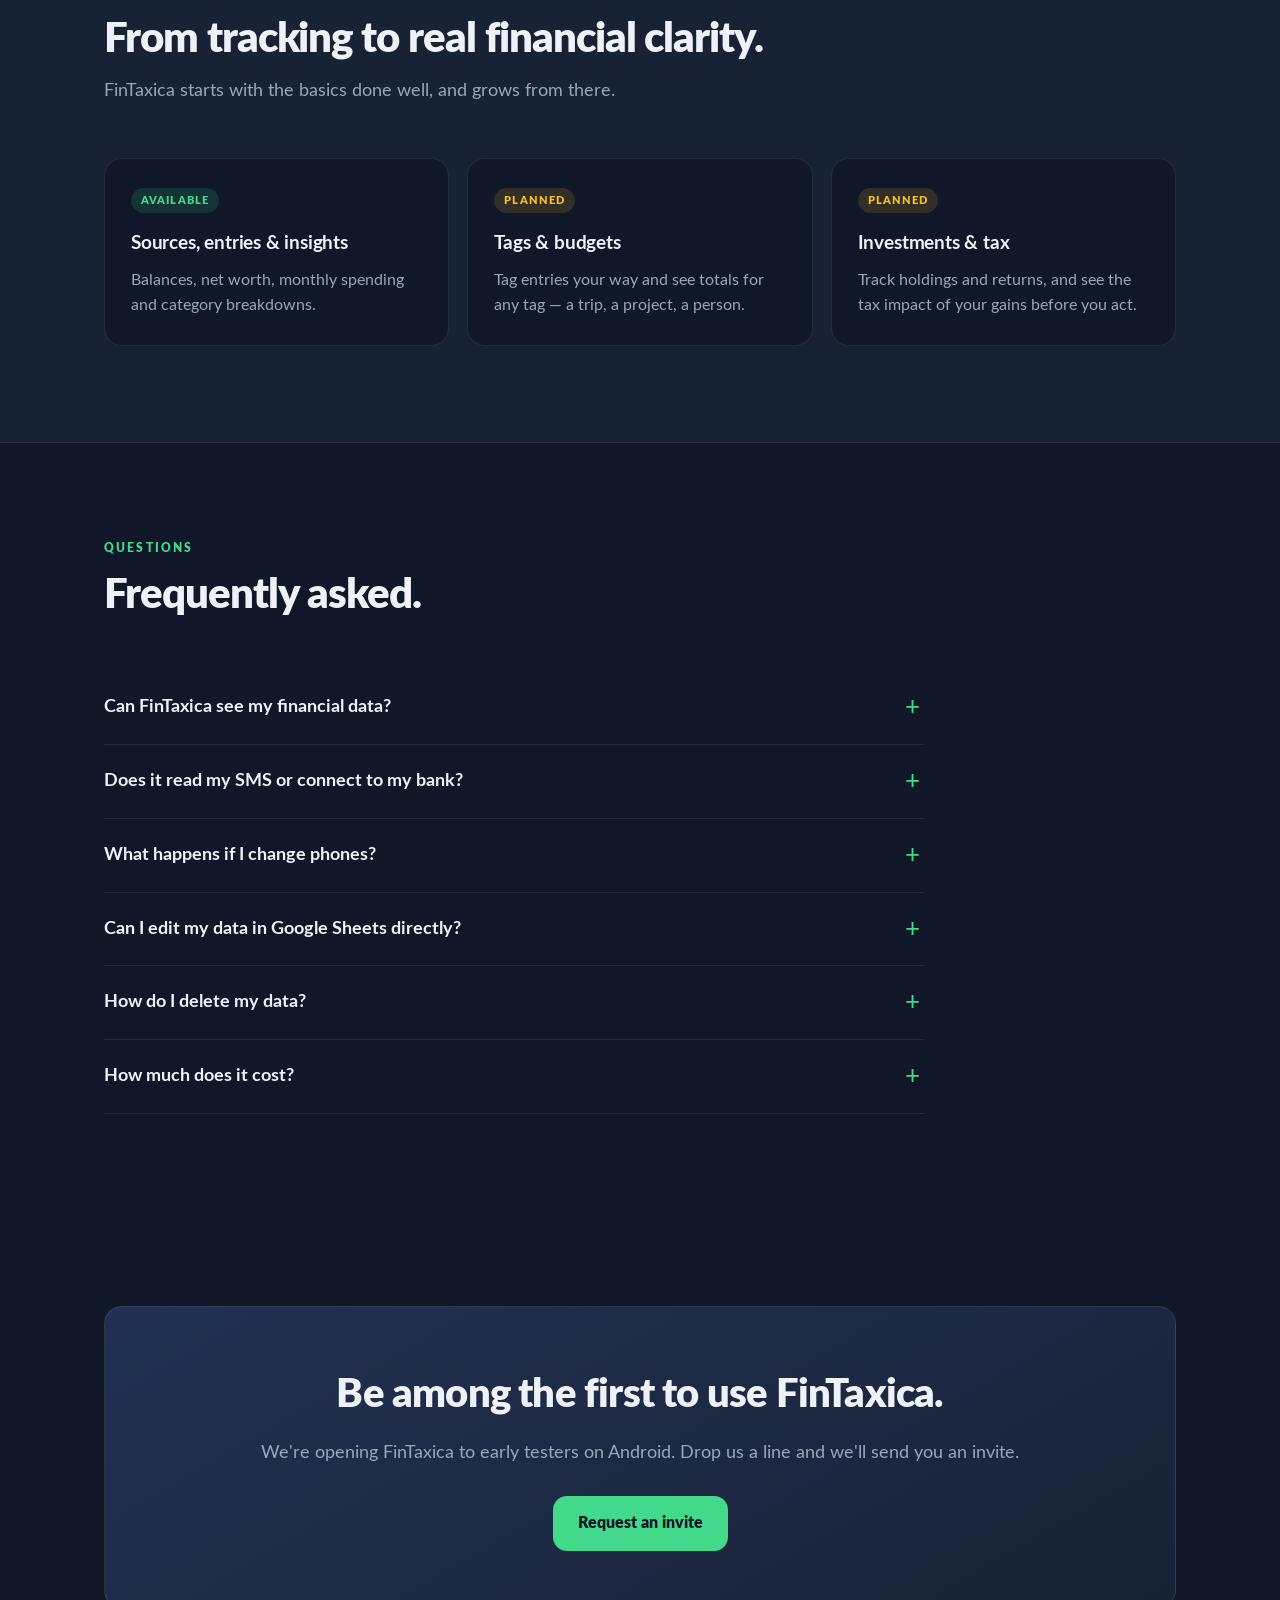
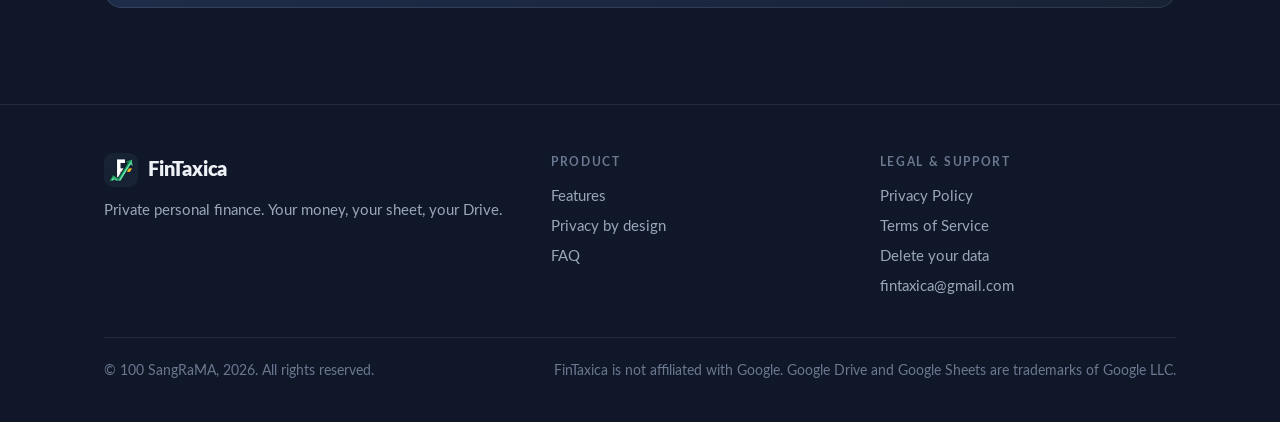
==== commit 4729755a: "Updated terms of service, privacy policy page and copyright line" ====
--- a/index.html
+++ b/index.html
@@ -227,7 +227,7 @@
       <h4>Legal &amp; support</h4>
       <ul><li><a href="privacy.html">Privacy Policy</a></li><li><a href="terms.html">Terms of Service</a></li><li><a href="delete-data.html">Delete your data</a></li><li><a href="mailto:fintaxica@gmail.com">fintaxica@gmail.com</a></li></ul>
     </div>
-    <div class="legal"><span>© 2026 100 Sangrama. All rights reserved.</span><span>FinTaxica is not affiliated with Google. Google Drive and Google Sheets are trademarks of Google LLC.</span></div>
+    <div class="legal"><span>© 100&nbsp;SangRaMA, 2026. All rights reserved.</span><span>FinTaxica is not affiliated with Google. Google Drive and Google Sheets are trademarks of Google LLC.</span></div>
   </div>
 </footer>
 </body>
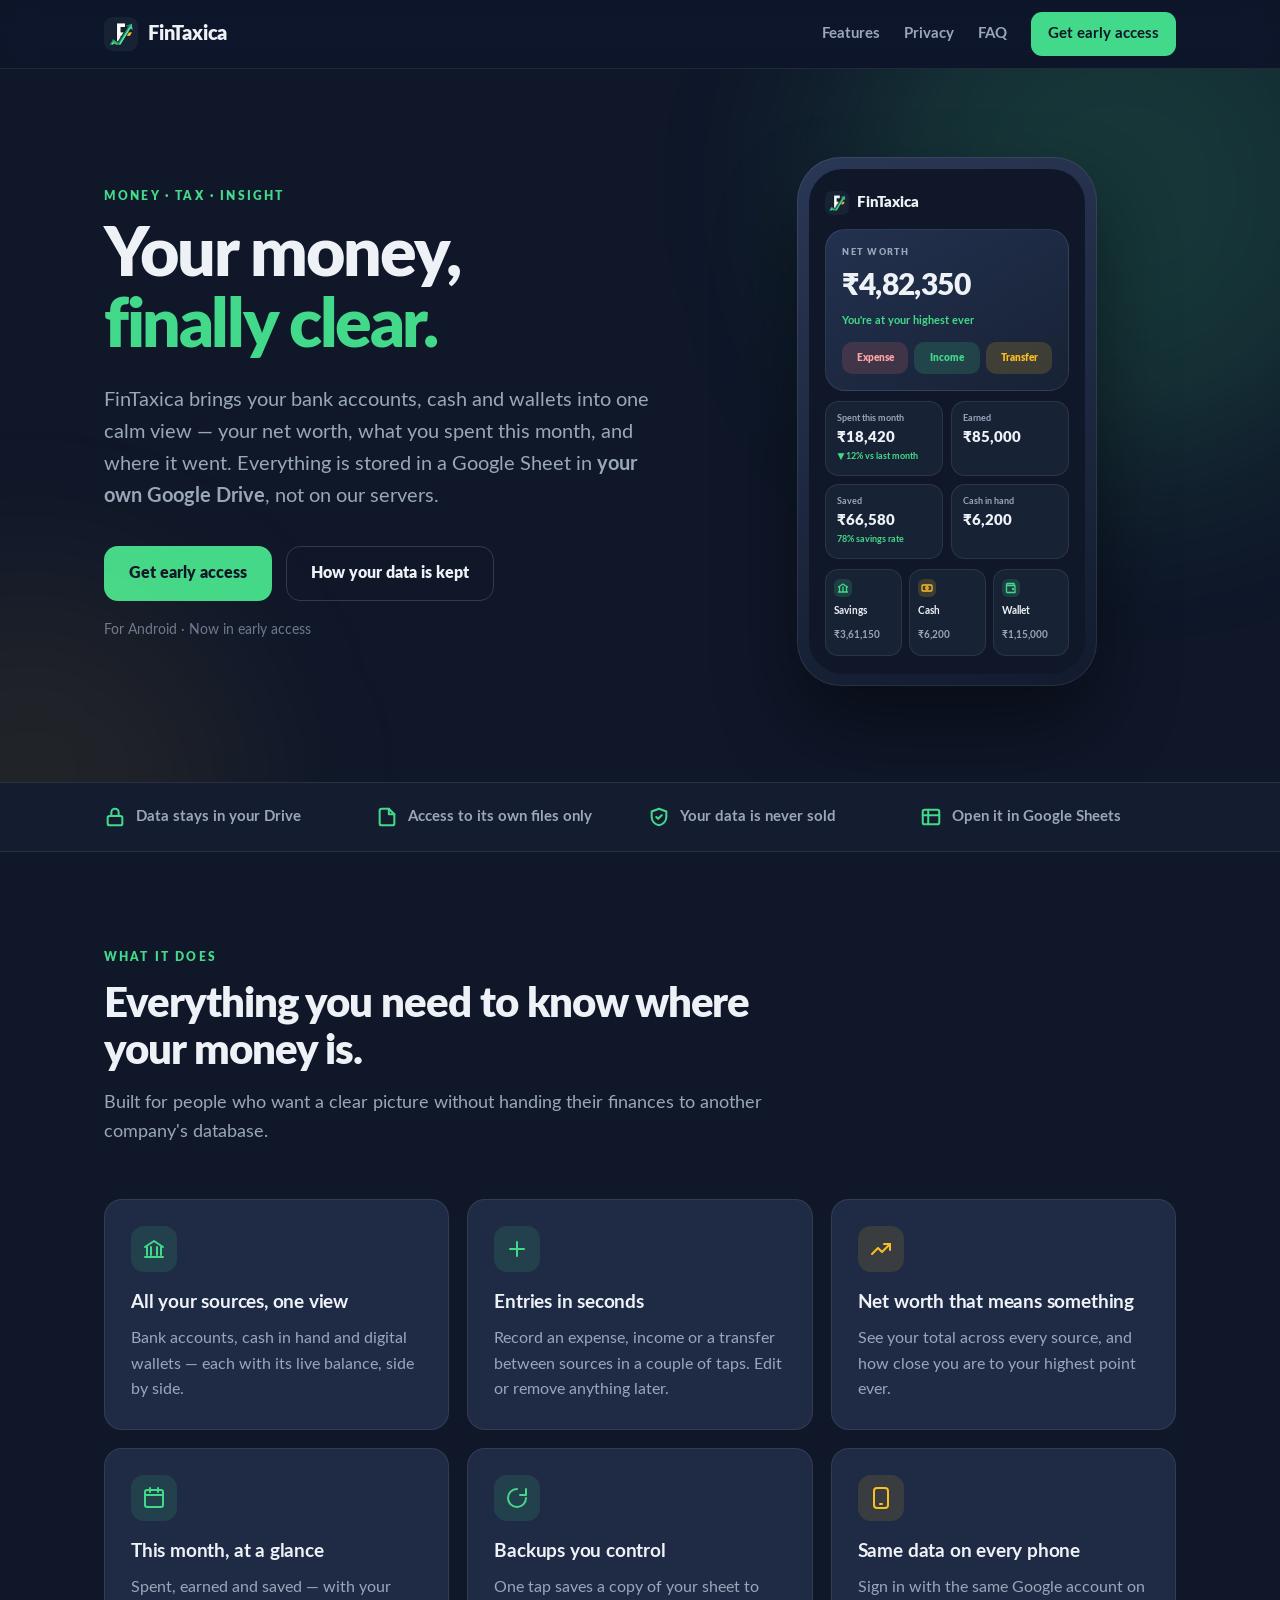
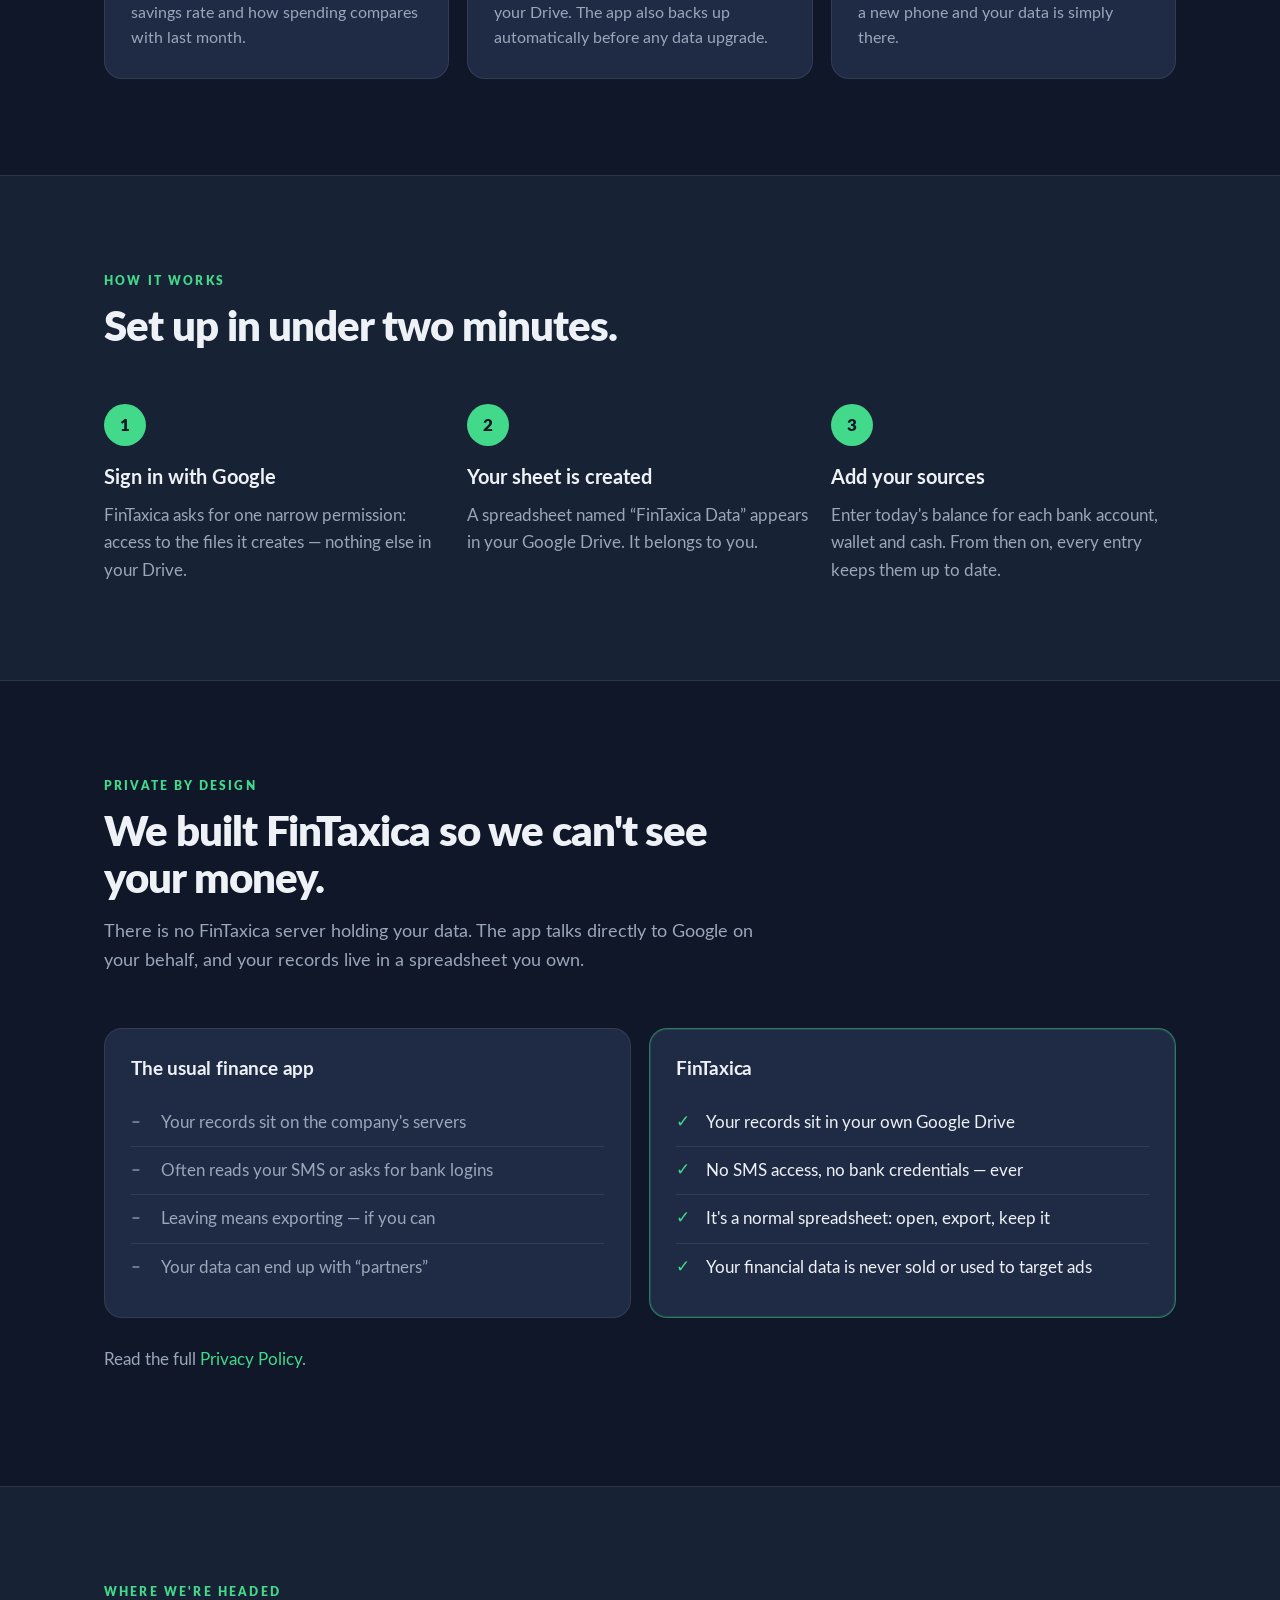
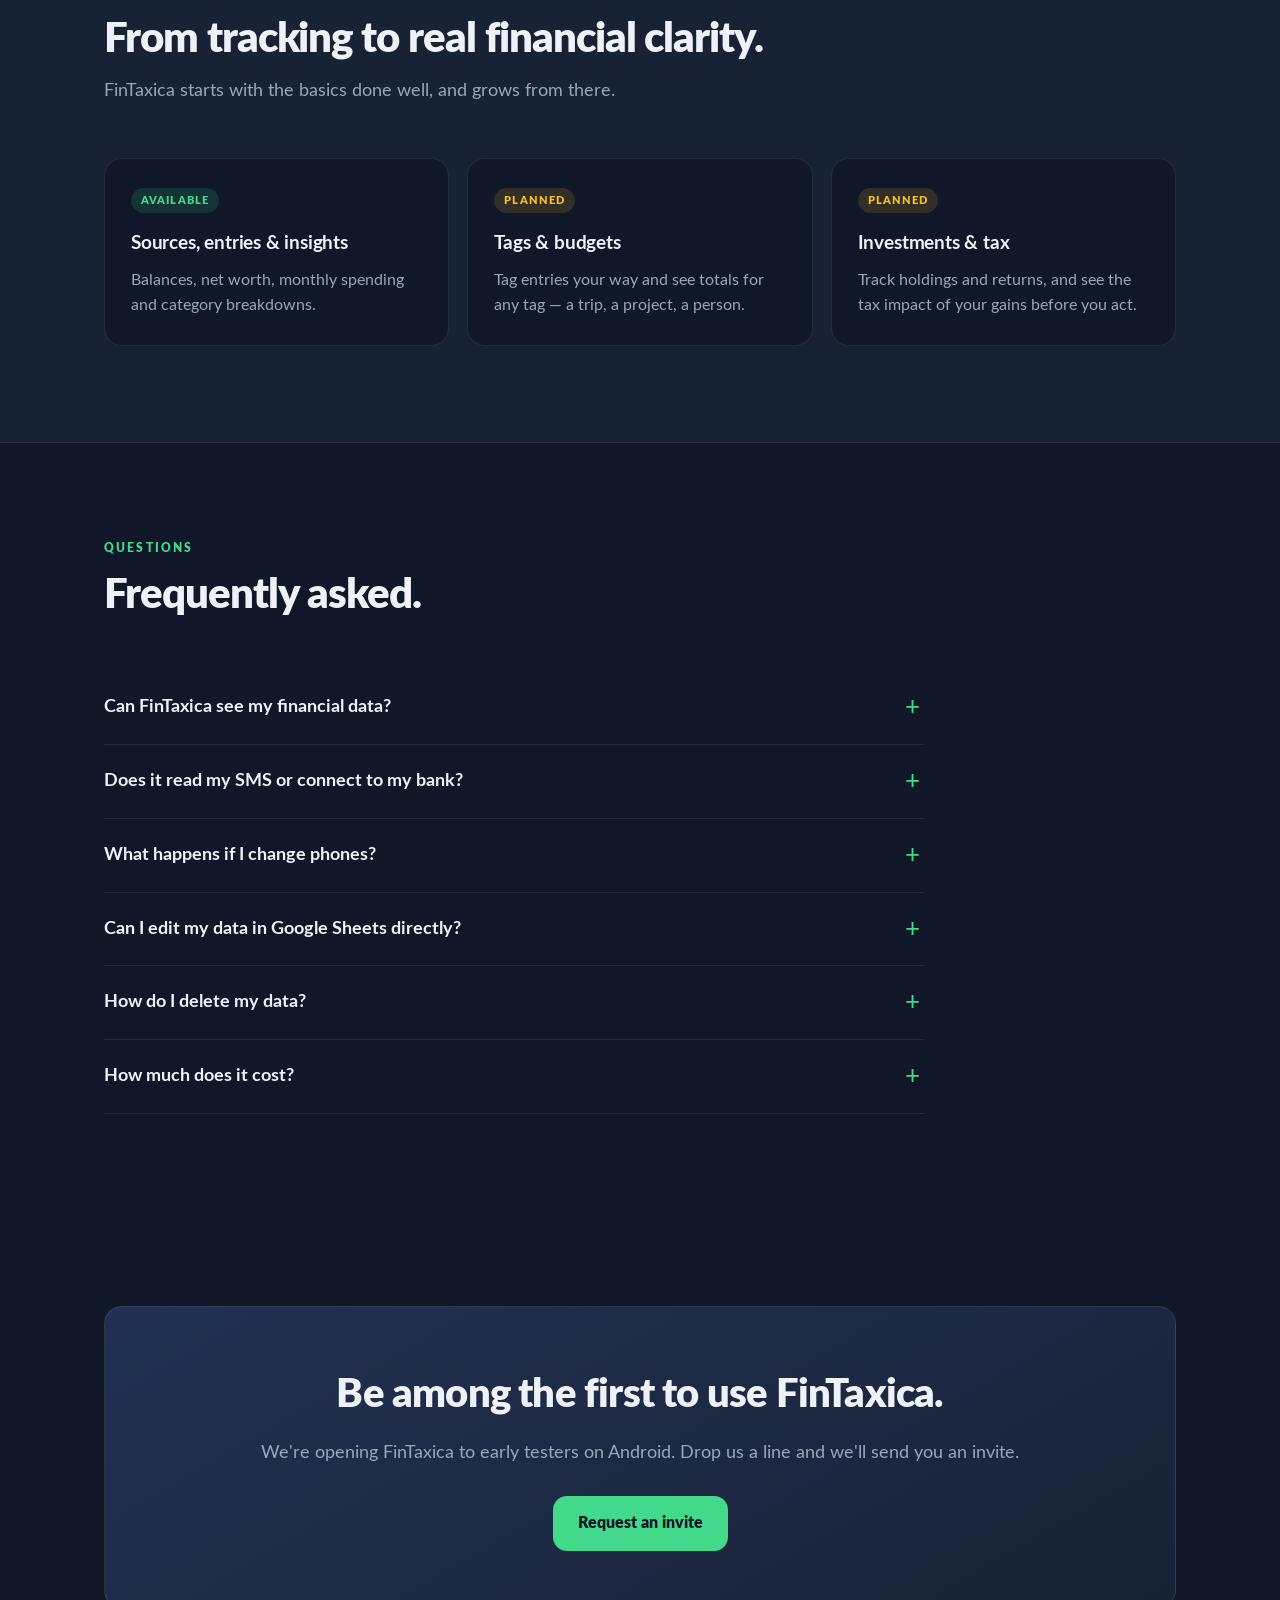
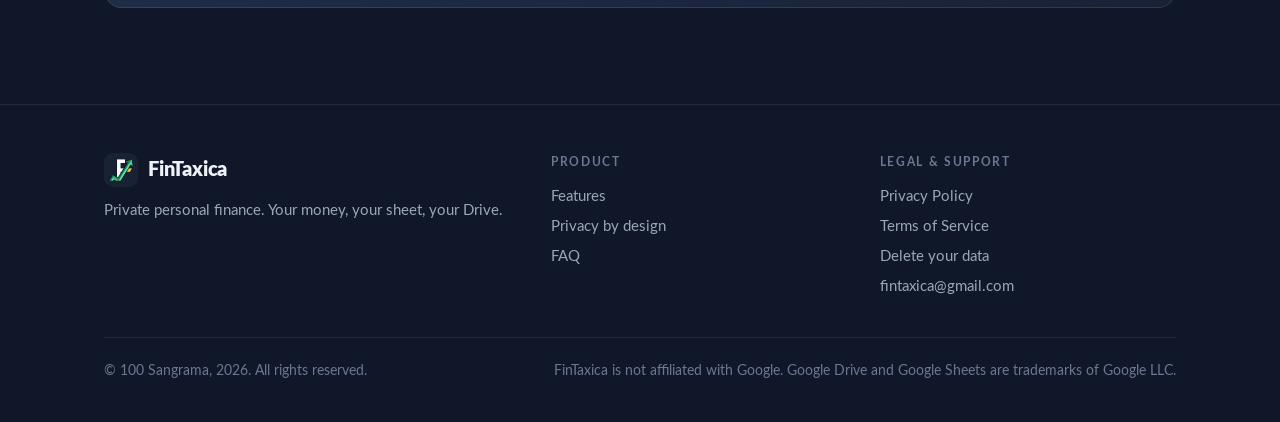
==== commit 13fdd2b9: "- Updated the parent company name to Camel case" ====
--- a/index.html
+++ b/index.html
@@ -227,7 +227,7 @@
       <h4>Legal &amp; support</h4>
       <ul><li><a href="privacy.html">Privacy Policy</a></li><li><a href="terms.html">Terms of Service</a></li><li><a href="delete-data.html">Delete your data</a></li><li><a href="mailto:fintaxica@gmail.com">fintaxica@gmail.com</a></li></ul>
     </div>
-    <div class="legal"><span>© 100&nbsp;SangRaMA, 2026. All rights reserved.</span><span>FinTaxica is not affiliated with Google. Google Drive and Google Sheets are trademarks of Google LLC.</span></div>
+    <div class="legal"><span>© 100&nbsp;Sangrama, 2026. All rights reserved.</span><span>FinTaxica is not affiliated with Google. Google Drive and Google Sheets are trademarks of Google LLC.</span></div>
   </div>
 </footer>
 </body>
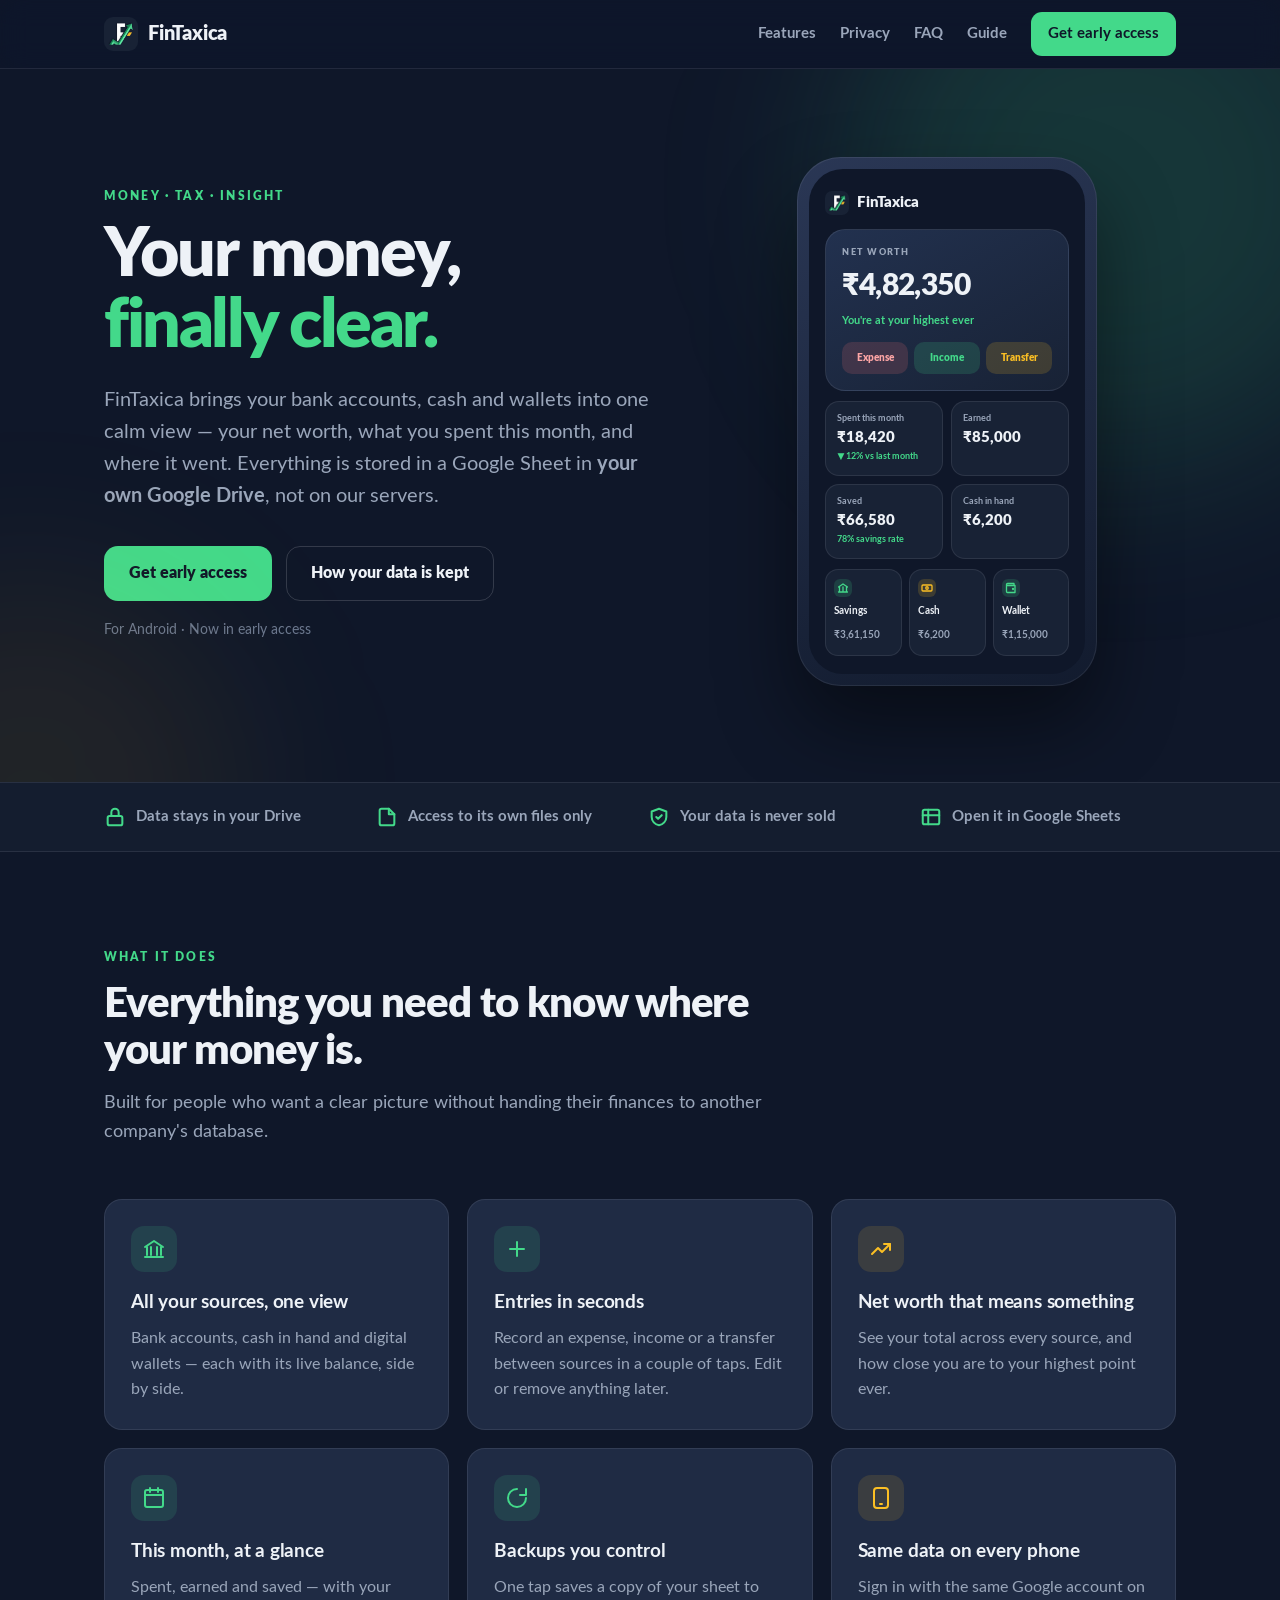
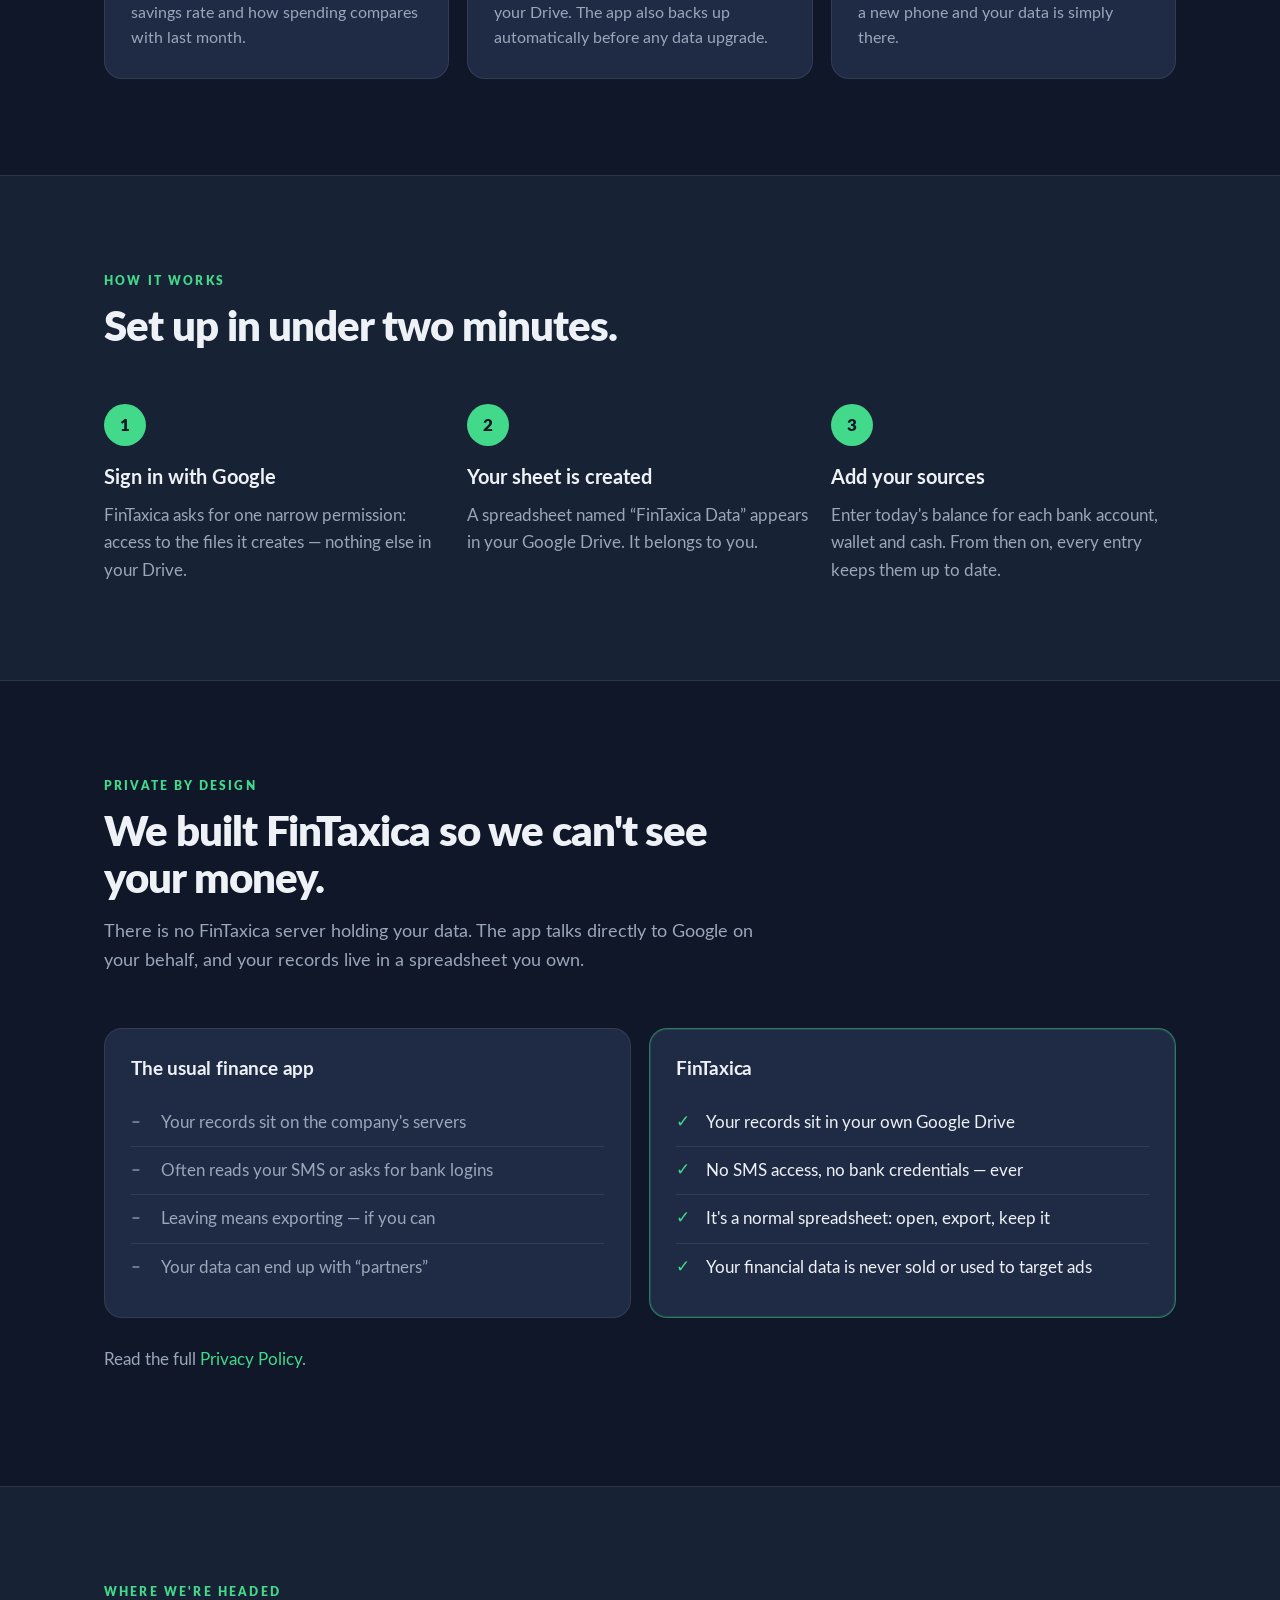
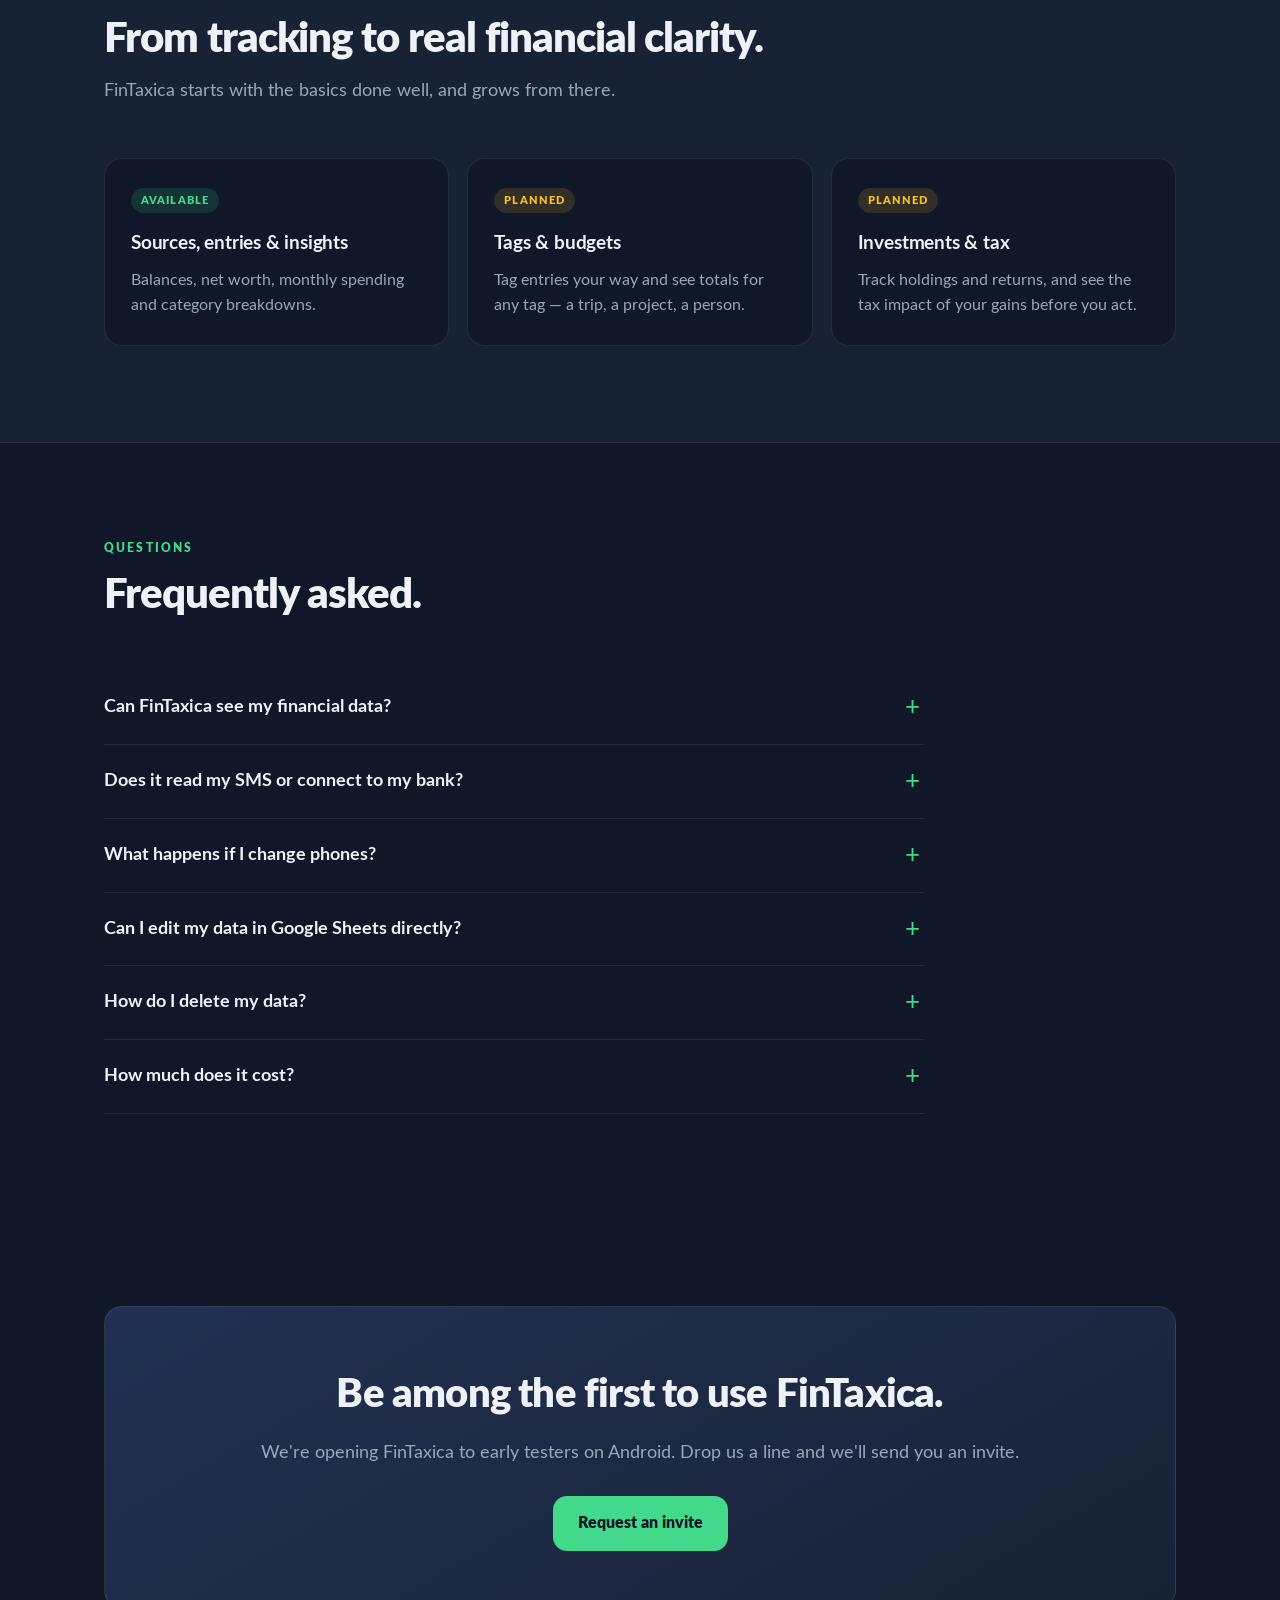
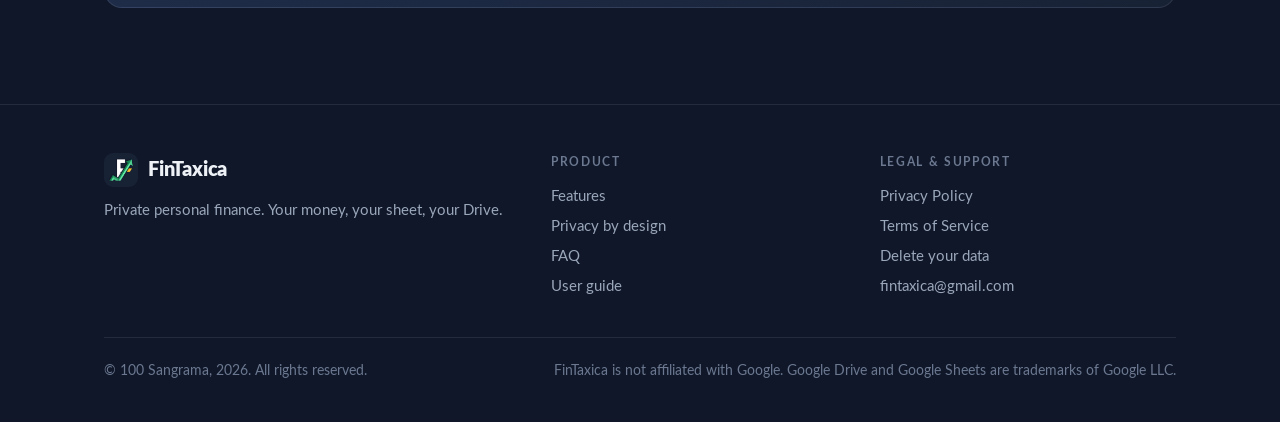
==== commit fc483def: "Policy related and some other updates in the app." ====
--- a/index.html
+++ b/index.html
@@ -23,6 +23,7 @@
       <a href="#features">Features</a>
       <a href="#privacy">Privacy</a>
       <a href="#faq">FAQ</a>
+      <a href="help.html">Guide</a>
       <a class="btn btn-primary btn-sm" href="#early-access">Get early access</a>
     </nav>
   </div>
@@ -221,7 +222,7 @@
     </div>
     <div>
       <h4>Product</h4>
-      <ul><li><a href="#features">Features</a></li><li><a href="#privacy">Privacy by design</a></li><li><a href="#faq">FAQ</a></li></ul>
+      <ul><li><a href="#features">Features</a></li><li><a href="#privacy">Privacy by design</a></li><li><a href="#faq">FAQ</a></li><li><a href="help.html">User guide</a></li></ul>
     </div>
     <div>
       <h4>Legal &amp; support</h4>
